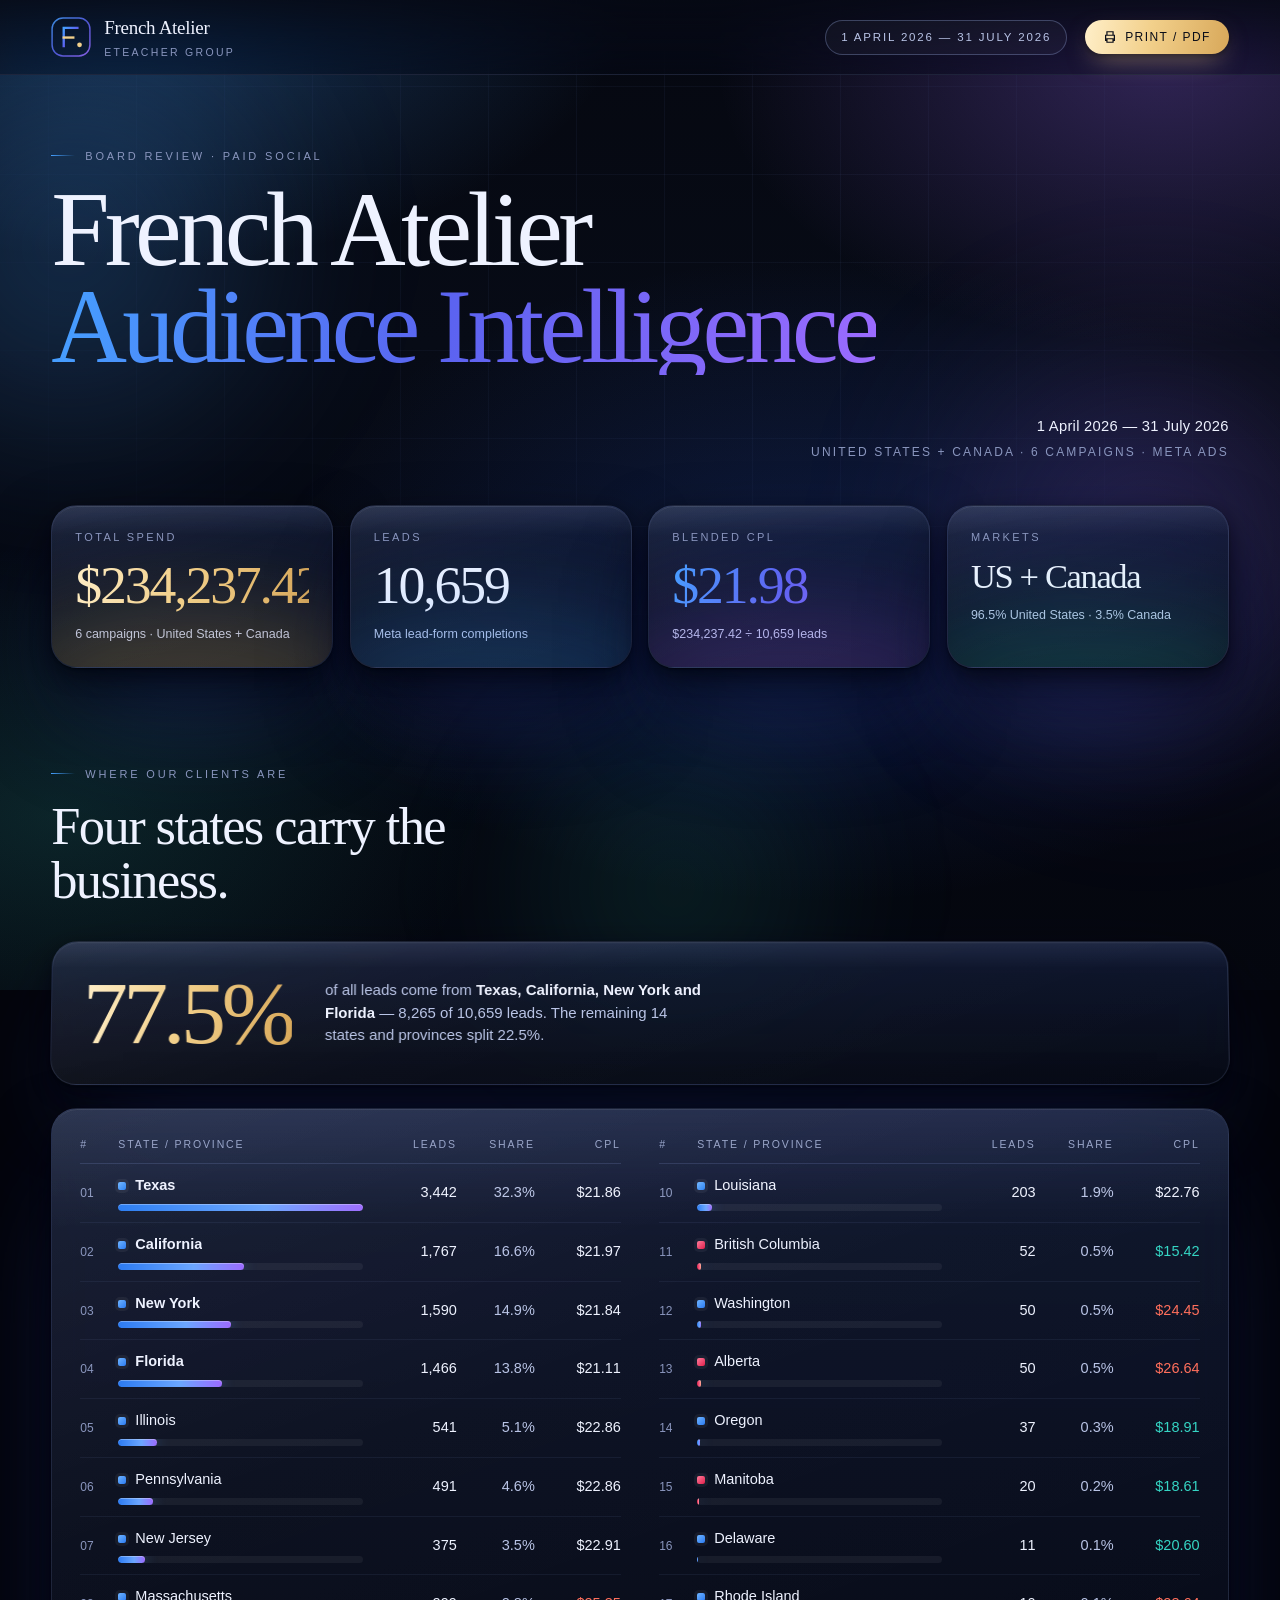
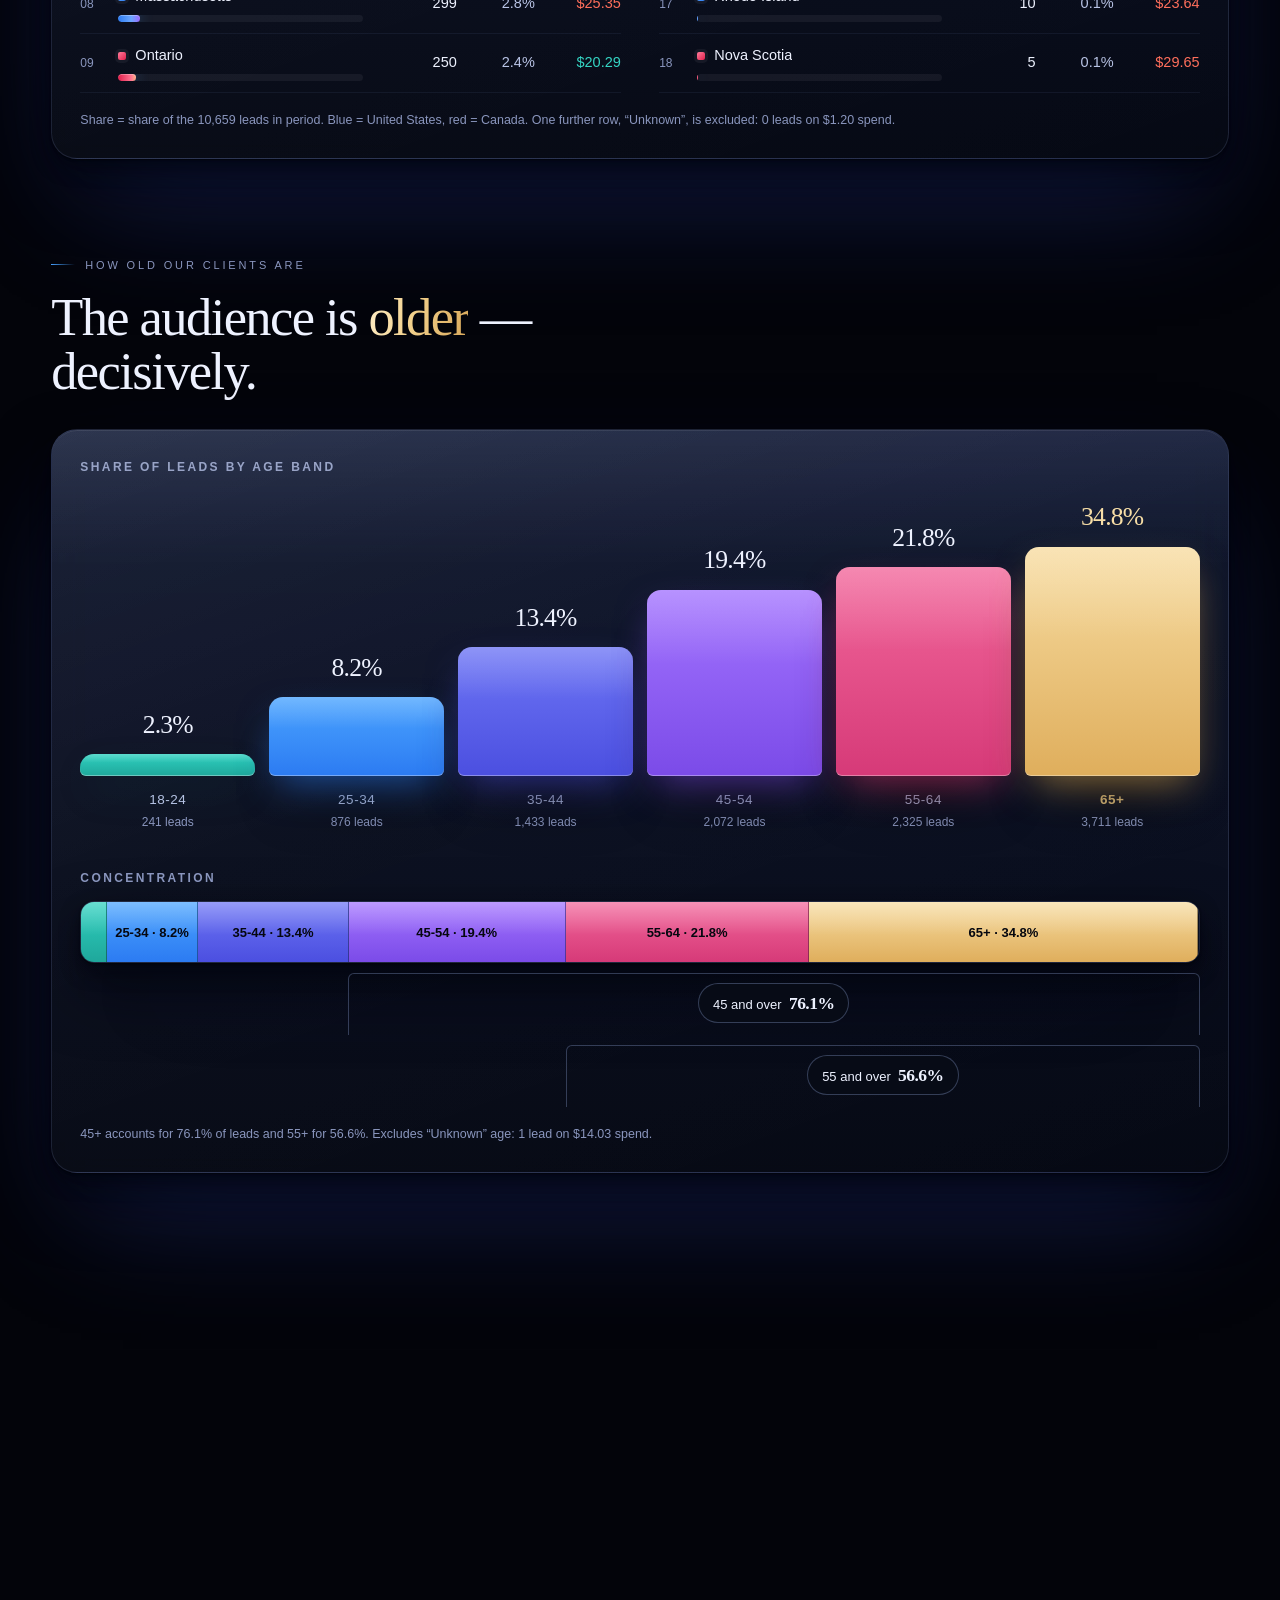
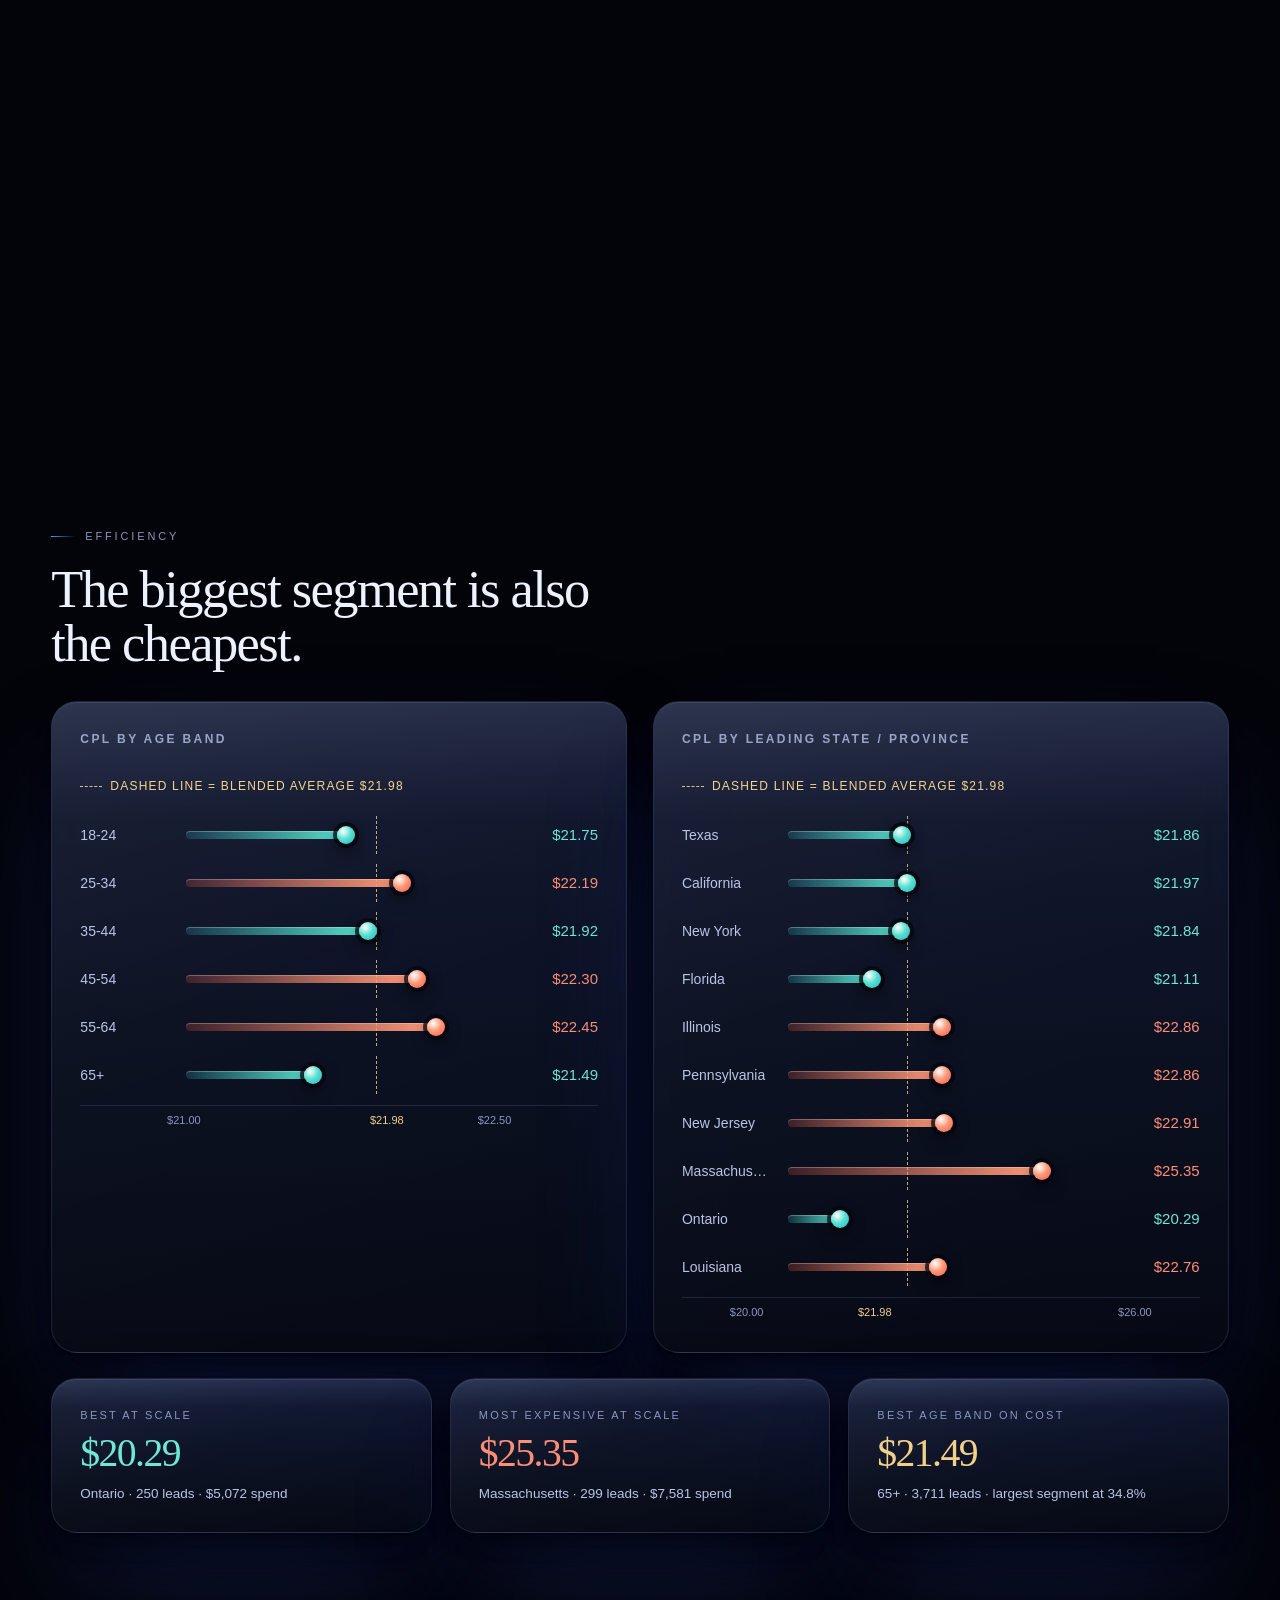
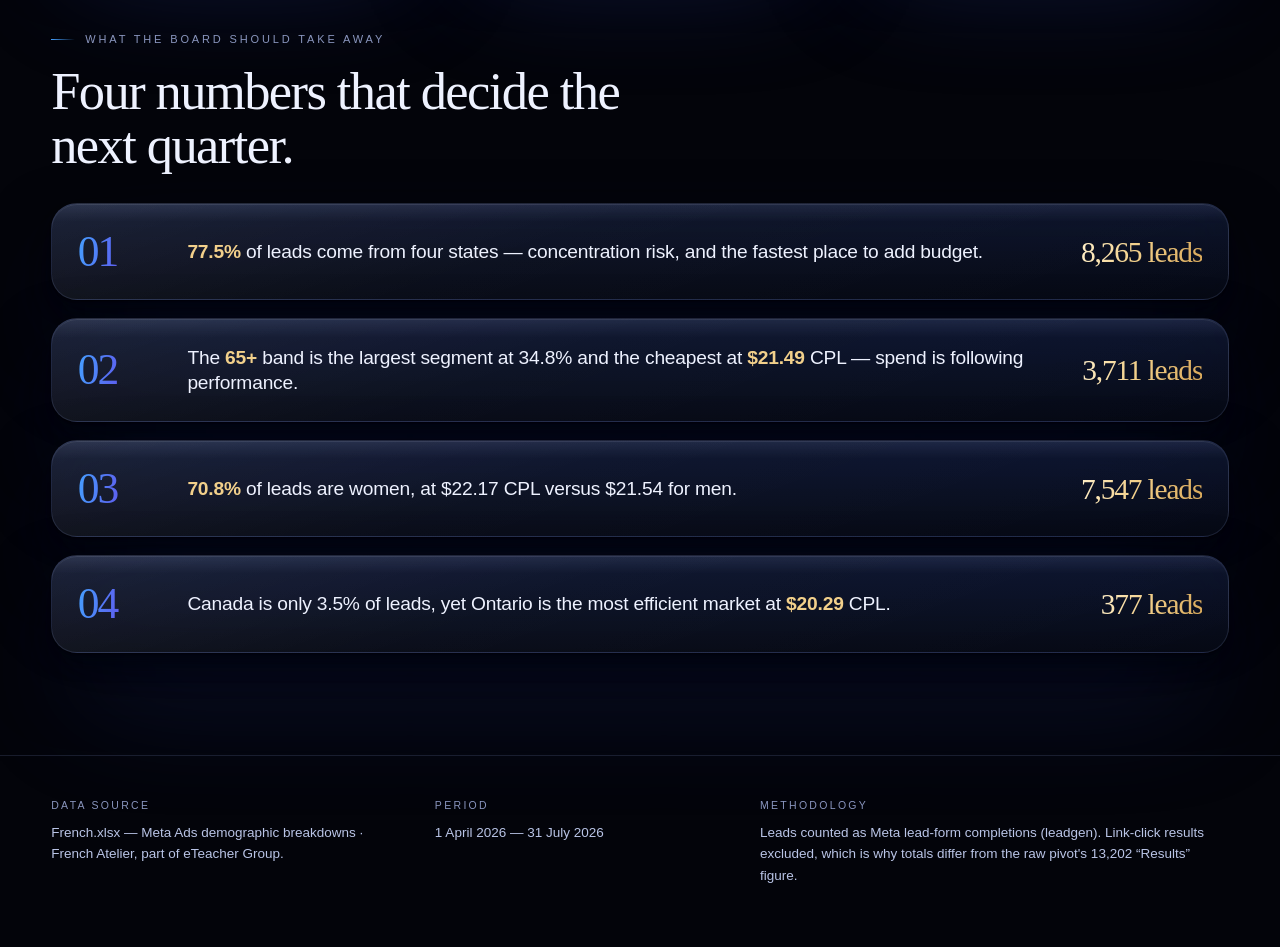
==== index.html @ 2d020ffc "French Atelier board dashboard" ====
<!DOCTYPE html>
<html lang="en">
<head>
<meta charset="utf-8" />
<meta name="viewport" content="width=device-width, initial-scale=1" />
<title>French Atelier — Audience Intelligence</title>
<meta name="description" content="French Atelier audience intelligence, 1 April – 31 July 2026. Meta Ads demographic breakdowns for the eTeacher Group board." />
<link rel="preconnect" href="https://api.fontshare.com" crossorigin />
<link rel="stylesheet" href="https://api.fontshare.com/v2/css?f%5B%5D=satoshi@400,500,700,900&f%5B%5D=bespoke-serif@400,500&display=swap" />
<link rel="stylesheet" href="styles.css" />
<link rel="icon" href="data:image/svg+xml,%3Csvg xmlns='http://www.w3.org/2000/svg' viewBox='0 0 32 32'%3E%3Crect width='32' height='32' rx='8' fill='%23070b16'/%3E%3Cpath d='M10 23V9h12M10 16h8' stroke='%2345A0FF' stroke-width='2.4' fill='none'/%3E%3C/svg%3E" />
<script id="fa-data" type="application/json">{"meta":{"brand":"French Atelier","parent":"eTeacher Group","from":"2026-04-01","to":"2026-07-31","spend":234237.42,"leads":10659,"cpl":21.98,"campaigns":6,"markets":"United States + Canada","source":"French.xlsx — Meta Ads demographic breakdowns","top4Share":77.5,"share45plus":76.1,"share55plus":56.6,"femaleShare":70.8,"bestCPL":{"k":"Ontario","cpl":20.29},"worstCPL":{"k":"Massachusetts","cpl":25.35},"bestAgeCPL":{"k":"65+","cpl":21.49}},"region":[{"k":"Texas","spend":75248.89,"leads":3442,"leadShare":32.29,"spendShare":32.13,"cpl":21.86,"country":"US"},{"k":"California","spend":38820.18,"leads":1767,"leadShare":16.58,"spendShare":16.57,"cpl":21.97,"country":"US"},{"k":"New York","spend":34722.16,"leads":1590,"leadShare":14.92,"spendShare":14.82,"cpl":21.84,"country":"US"},{"k":"Florida","spend":30952.49,"leads":1466,"leadShare":13.75,"spendShare":13.21,"cpl":21.11,"country":"US"},{"k":"Illinois","spend":12364.88,"leads":541,"leadShare":5.08,"spendShare":5.28,"cpl":22.86,"country":"US"},{"k":"Pennsylvania","spend":11222.39,"leads":491,"leadShare":4.61,"spendShare":4.79,"cpl":22.86,"country":"US"},{"k":"New Jersey","spend":8591.26,"leads":375,"leadShare":3.52,"spendShare":3.67,"cpl":22.91,"country":"US"},{"k":"Massachusetts","spend":7580.94,"leads":299,"leadShare":2.81,"spendShare":3.24,"cpl":25.35,"country":"US"},{"k":"Ontario","spend":5072.43,"leads":250,"leadShare":2.35,"spendShare":2.17,"cpl":20.29,"country":"CA"},{"k":"Louisiana","spend":4621.19,"leads":203,"leadShare":1.9,"spendShare":1.97,"cpl":22.76,"country":"US"},{"k":"British Columbia","spend":802.0,"leads":52,"leadShare":0.49,"spendShare":0.34,"cpl":15.42,"country":"CA"},{"k":"Washington","spend":1222.43,"leads":50,"leadShare":0.47,"spendShare":0.52,"cpl":24.45,"country":"US"},{"k":"Alberta","spend":1331.89,"leads":50,"leadShare":0.47,"spendShare":0.57,"cpl":26.64,"country":"CA"},{"k":"Oregon","spend":699.61,"leads":37,"leadShare":0.35,"spendShare":0.3,"cpl":18.91,"country":"US"},{"k":"Manitoba","spend":372.27,"leads":20,"leadShare":0.19,"spendShare":0.16,"cpl":18.61,"country":"CA"},{"k":"Delaware","spend":226.56,"leads":11,"leadShare":0.1,"spendShare":0.1,"cpl":20.6,"country":"US"},{"k":"Rhode Island","spend":236.38,"leads":10,"leadShare":0.09,"spendShare":0.1,"cpl":23.64,"country":"US"},{"k":"Nova Scotia","spend":148.27,"leads":5,"leadShare":0.05,"spendShare":0.06,"cpl":29.65,"country":"CA"},{"k":"Unknown","spend":1.2,"leads":0,"leadShare":0.0,"spendShare":0.0,"cpl":null,"country":"—"}],"age":[{"k":"18-24","spend":5241.49,"leads":241,"leadShare":2.26,"spendShare":2.24,"cpl":21.75,"country":"US"},{"k":"25-34","spend":19436.48,"leads":876,"leadShare":8.22,"spendShare":8.3,"cpl":22.19,"country":"US"},{"k":"35-44","spend":31412.74,"leads":1433,"leadShare":13.44,"spendShare":13.41,"cpl":21.92,"country":"US"},{"k":"45-54","spend":46205.98,"leads":2072,"leadShare":19.44,"spendShare":19.73,"cpl":22.3,"country":"US"},{"k":"55-64","spend":52188.77,"leads":2325,"leadShare":21.81,"spendShare":22.28,"cpl":22.45,"country":"US"},{"k":"65+","spend":79737.91,"leads":3711,"leadShare":34.82,"spendShare":34.04,"cpl":21.49,"country":"US"},{"k":"Unknown","spend":14.03,"leads":1,"leadShare":0.01,"spendShare":0.01,"cpl":14.03,"country":"—"}],"gender":[{"k":"female","spend":167330.5,"leads":7547,"leadShare":70.8,"spendShare":71.44,"cpl":22.17,"country":"US"},{"k":"male","spend":64049.88,"leads":2974,"leadShare":27.9,"spendShare":27.34,"cpl":21.54,"country":"US"},{"k":"unknown","spend":2857.02,"leads":138,"leadShare":1.29,"spendShare":1.22,"cpl":20.7,"country":"US"}]}</script>
</head>
<body>
<div class="field" aria-hidden="true"></div>
<div class="orb orb-a" data-par="0.06" aria-hidden="true"></div>
<div class="orb orb-b" data-par="-0.09" aria-hidden="true"></div>
<div class="orb orb-c" data-par="0.05" aria-hidden="true"></div>

<nav class="topbar">
  <div class="wrap">
    <div class="brandmark">
      <svg width="40" height="40" viewBox="0 0 44 44" role="img" aria-label="French Atelier logo">
        <defs>
          <linearGradient id="lg" x1="0" y1="0" x2="1" y2="1">
            <stop offset="0" stop-color="#45A0FF"/><stop offset=".5" stop-color="#5B63F0"/><stop offset="1" stop-color="#9C6BFF"/>
          </linearGradient>
        </defs>
        <rect x="1.2" y="1.2" width="41.6" height="41.6" rx="12" fill="none" stroke="url(#lg)" stroke-width="1.6" opacity=".85"/>
        <path d="M14 32V12h15" fill="none" stroke="url(#lg)" stroke-width="2.6" stroke-linecap="square"/>
        <path d="M14 22.6h10.5" fill="none" stroke="#F2D08B" stroke-width="2.6" stroke-linecap="square"/>
        <circle cx="31.4" cy="30.6" r="2.6" fill="#F2D08B"/>
      </svg>
      <div>
        <div class="bn">French Atelier</div>
        <div class="bs">eTeacher Group</div>
      </div>
    </div>
    <div class="spacer"></div>
    <div class="pill hide-sm" id="navPeriod"></div>
    <button class="printbtn" onclick="window.print()" aria-label="Print or save as PDF">
      <svg width="14" height="14" viewBox="0 0 16 16" fill="none" aria-hidden="true"><path d="M4.5 6V2h7v4M4.5 12H3V6h10v6h-1.5M4.5 10h7v4h-7z" stroke="currentColor" stroke-width="1.4"/></svg>
      Print / PDF
    </button>
  </div>
</nav>

<main>
  <!-- 1 · HERO -->
  <section class="hero" id="hero">
    <div class="wrap">
      <div class="hero-top rv">
        <div>
          <div class="eyebrow"><i></i>Board review · Paid social</div>
          <h1>French Atelier<span class="l2 grad-text">Audience Intelligence</span></h1>
        </div>
        <div class="hero-meta">
          <div class="period" id="heroPeriod"></div>
          <div class="sub" id="heroMarkets"></div>
        </div>
      </div>
      <div class="kpis" id="kpis"></div>
    </div>
  </section>

  <!-- 2 · GEOGRAPHY -->
  <section id="where">
    <div class="wrap">
      <div class="rv">
        <div class="eyebrow"><i></i>Where our clients are</div>
        <h2 class="sec">Four states carry the business.</h2>
      </div>
      <div class="card statband rv tilt">
        <div class="big gold-text" id="top4">—</div>
        <div class="copy" id="top4Copy"></div>
      </div>
      <div class="card card-pad rv" style="margin-top:clamp(18px,1.8vw,30px)">
        <div class="rank-grid" id="rankGrid"></div>
        <div class="foot-note" id="regionNote"></div>
      </div>
    </div>
  </section>

  <!-- 3 · AGE -->
  <section id="age">
    <div class="wrap">
      <div class="rv">
        <div class="eyebrow"><i></i>How old our clients are</div>
        <h2 class="sec">The audience is <span class="gold-text">older</span> — decisively.</h2>
      </div>
      <div class="card card-pad rv" style="margin-top:clamp(24px,2.4vw,40px)">
        <div class="card-title">Share of leads by age band</div>
        <div class="age-cols" id="ageCols"></div>
        <div class="concentration">
          <div class="card-title" style="margin-bottom:14px">Concentration</div>
          <div class="conc-bar" id="concBar"></div>
          <div class="brackets" id="brk45"></div>
          <div class="brackets" id="brk55"></div>
        </div>
        <div class="foot-note" id="ageNote"></div>
      </div>
    </div>
  </section>

  <!-- 4 · GENDER -->
  <section id="who">
    <div class="wrap">
      <div class="rv">
        <div class="eyebrow"><i></i>Who they are</div>
        <h2 class="sec">Seven in ten are women.</h2>
      </div>
      <div class="two-col rv" style="margin-top:clamp(24px,2.4vw,40px)">
        <div class="card card-pad">
          <div class="card-title">Leads by gender</div>
          <div class="donut-wrap">
            <svg class="donut" viewBox="0 0 200 200" id="donut" role="img" aria-label="Gender split of leads"></svg>
            <div class="legend" id="genderLegend"></div>
          </div>
        </div>
        <div class="card card-pad">
          <div class="card-title">Cost per lead by gender</div>
          <div class="mini-rows" id="genderCpl"></div>
          <div class="foot-note" id="genderNote"></div>
        </div>
      </div>
    </div>
  </section>

  <!-- 5 · EFFICIENCY -->
  <section id="efficiency">
    <div class="wrap">
      <div class="rv">
        <div class="eyebrow"><i></i>Efficiency</div>
        <h2 class="sec">The biggest segment is also the cheapest.</h2>
      </div>
      <div class="eff-grid rv" style="margin-top:clamp(24px,2.4vw,40px)">
        <div class="card card-pad">
          <div class="card-title">CPL by age band</div>
          <div class="reftag" id="refTagA"><i></i></div>
          <div class="lolli" id="cplAge"></div>
          <div class="eff-scale" id="scaleAge"></div>
        </div>
        <div class="card card-pad">
          <div class="card-title">CPL by leading state / province</div>
          <div class="reftag" id="refTagB"><i></i></div>
          <div class="lolli" id="cplRegion"></div>
          <div class="eff-scale" id="scaleRegion"></div>
        </div>
      </div>
      <div class="eff-callouts rv" id="effCallouts"></div>
    </div>
  </section>

  <!-- 6 · TAKEAWAYS -->
  <section id="board" class="brk-2">
    <div class="wrap">
      <div class="rv">
        <div class="eyebrow"><i></i>What the board should take away</div>
        <h2 class="sec">Four numbers that decide the next quarter.</h2>
      </div>
      <div class="take-list rv" id="takeaways" style="margin-top:clamp(24px,2.4vw,40px)"></div>
    </div>
  </section>
</main>

<footer>
  <div class="wrap">
    <div class="fgrid">
      <div>
        <div class="fk">Data source</div>
        <div class="fv" id="fSource"></div>
      </div>
      <div>
        <div class="fk">Period</div>
        <div class="fv" id="fPeriod"></div>
      </div>
      <div>
        <div class="fk">Methodology</div>
        <div class="fv">Leads counted as Meta lead-form completions (leadgen). Link-click results excluded, which is why totals differ from the raw pivot's 13,202 “Results” figure.</div>
      </div>
    </div>
  </div>
</footer>

<script src="app.js"></script>
</body>
</html>
---- styles.css ----
/* French Atelier — Audience Intelligence
   Board presentation microsite. Dark editorial, layered depth. */

:root {
  --ink-0: #03040a;
  --ink-1: #070b16;
  --ink-2: #0b1124;
  --ink-3: #101a38;
  --line: rgba(160, 185, 255, 0.14);
  --line-strong: rgba(170, 195, 255, 0.28);

  --azure: #45A0FF;
  --azure-2: #2C7BF2;
  --indigo: #5B63F0;
  --violet: #9C6BFF;
  --violet-2: #7B4BE8;
  --teal: #35D5C4;
  --gold: #F2D08B;
  --gold-2: #D8A85A;
  --coral: #FF6F5C;
  --rose: #F5476F;

  --text: #EEF2FF;
  --text-2: #B9C4E6;
  --text-3: #8A96BE;

  --grad-primary: linear-gradient(100deg, #45A0FF 0%, #5B63F0 48%, #9C6BFF 100%);
  --grad-gold: linear-gradient(100deg, #FFEFC9 0%, #F2D08B 45%, #D8A85A 100%);

  --r-lg: 26px;
  --r-md: 18px;
  --r-sm: 12px;

  --shadow-card:
    0 1px 0 rgba(255, 255, 255, 0.07) inset,
    0 1px 2px rgba(0, 0, 0, 0.5),
    0 8px 18px rgba(2, 4, 12, 0.55),
    0 28px 60px rgba(2, 4, 14, 0.6),
    0 60px 120px -30px rgba(60, 90, 220, 0.35);
  --shadow-lift:
    0 1px 0 rgba(255, 255, 255, 0.1) inset,
    0 2px 4px rgba(0, 0, 0, 0.5),
    0 16px 34px rgba(2, 4, 12, 0.6),
    0 48px 90px rgba(2, 4, 14, 0.65),
    0 90px 160px -40px rgba(90, 110, 255, 0.4);

  --font-display: "Bespoke Serif", "Playfair Display", Georgia, serif;
  --font-sans: "Satoshi", "Inter", -apple-system, BlinkMacSystemFont, "Segoe UI", sans-serif;
}

* { box-sizing: border-box; }

html { scroll-behavior: smooth; }

body {
  margin: 0;
  background: var(--ink-0);
  color: var(--text);
  font-family: var(--font-sans);
  font-size: 16px;
  line-height: 1.5;
  -webkit-font-smoothing: antialiased;
  overflow-x: hidden;
}

.num, .tnum {
  font-variant-numeric: tabular-nums lining-nums;
  font-feature-settings: "tnum" 1, "lnum" 1;
}

/* ---------- background light field ---------- */
.field {
  position: fixed;
  inset: -10% -10% -10% -10%;
  z-index: -2;
  pointer-events: none;
  background:
    radial-gradient(48% 38% at 18% 8%, rgba(69, 160, 255, 0.30), transparent 65%),
    radial-gradient(44% 40% at 84% 14%, rgba(156, 107, 255, 0.28), transparent 66%),
    radial-gradient(52% 44% at 62% 62%, rgba(43, 90, 220, 0.22), transparent 68%),
    radial-gradient(40% 36% at 12% 84%, rgba(53, 213, 196, 0.14), transparent 70%),
    linear-gradient(180deg, #05070f 0%, #070b16 40%, #04060e 100%);
}
.field::after {
  content: "";
  position: absolute;
  inset: 0;
  background-image:
    linear-gradient(rgba(140, 170, 255, 0.05) 1px, transparent 1px),
    linear-gradient(90deg, rgba(140, 170, 255, 0.05) 1px, transparent 1px);
  background-size: 88px 88px, 88px 88px;
  mask-image: radial-gradient(70% 60% at 50% 30%, #000 20%, transparent 80%);
  -webkit-mask-image: radial-gradient(70% 60% at 50% 30%, #000 20%, transparent 80%);
}
.orb {
  position: fixed;
  z-index: -1;
  border-radius: 50%;
  filter: blur(70px);
  opacity: 0.5;
  pointer-events: none;
  will-change: transform;
}
.orb-a { width: 520px; height: 520px; left: -140px; top: 4%;  background: radial-gradient(circle at 40% 40%, rgba(69,160,255,.55), transparent 62%); }
.orb-b { width: 620px; height: 620px; right: -180px; top: 26%; background: radial-gradient(circle at 50% 50%, rgba(156,107,255,.5), transparent 62%); }
.orb-c { width: 480px; height: 480px; left: 34%; top: 72%;    background: radial-gradient(circle at 50% 50%, rgba(53,213,196,.3), transparent 62%); }

/* ---------- shell ---------- */
.wrap { width: min(1560px, 92vw); margin: 0 auto; }

nav.topbar {
  position: sticky; top: 0; z-index: 60;
  backdrop-filter: blur(18px) saturate(140%);
  -webkit-backdrop-filter: blur(18px) saturate(140%);
  background: linear-gradient(180deg, rgba(6,9,20,.86), rgba(6,9,20,.42));
  border-bottom: 1px solid var(--line);
}
.topbar .wrap { display: flex; align-items: center; gap: 18px; padding: 14px 0; }
.brandmark { display: flex; align-items: center; gap: 13px; }
.brandmark svg { display: block; }
.brandmark .bn { font-family: var(--font-display); font-size: 19px; letter-spacing: -0.015em; }
.brandmark .bs {
  font-size: 10.5px; letter-spacing: .22em; text-transform: uppercase;
  color: var(--text-3); margin-top: 2px;
}
.spacer { flex: 1; }
.pill {
  font-size: 11.5px; letter-spacing: .16em; text-transform: uppercase;
  color: var(--text-2); border: 1px solid var(--line-strong);
  padding: 8px 15px; border-radius: 999px;
  background: rgba(255,255,255,.035);
}
button.printbtn {
  font-family: inherit; font-size: 12px; letter-spacing: .12em; text-transform: uppercase;
  color: #0a0d18; cursor: pointer; border: 0;
  padding: 10px 18px; border-radius: 999px;
  background: var(--grad-gold);
  box-shadow: 0 2px 6px rgba(0,0,0,.45), 0 10px 26px -8px rgba(242,208,139,.55);
  display: inline-flex; align-items: center; gap: 8px;
  transition: transform .25s cubic-bezier(.2,.8,.2,1), box-shadow .25s;
}
button.printbtn:hover { transform: translateY(-2px); box-shadow: 0 4px 10px rgba(0,0,0,.5), 0 18px 40px -10px rgba(242,208,139,.7); }

section { padding: clamp(64px, 7vw, 120px) 0 0; position: relative; }

/* ---------- section headers ---------- */
.eyebrow {
  display: inline-flex; align-items: center; gap: 10px;
  font-size: 11px; letter-spacing: .26em; text-transform: uppercase;
  color: var(--text-3); margin-bottom: 18px;
}
.eyebrow i {
  width: 24px; height: 1px; background: linear-gradient(90deg, var(--azure), transparent);
  display: block;
}
h1, h2, h3 { font-family: var(--font-display); font-weight: 500; letter-spacing: -0.03em; margin: 0; }
h2.sec {
  font-size: clamp(38px, 4.1vw, 68px);
  line-height: 1.02;
  max-width: 22ch;
}
.sec-lede {
  margin: 16px 0 0; max-width: 58ch; color: var(--text-2);
  font-size: clamp(15px, 1.05vw, 18px);
}
.grad-text {
  background: var(--grad-primary); -webkit-background-clip: text; background-clip: text;
  color: transparent;
}
.gold-text {
  background: var(--grad-gold); -webkit-background-clip: text; background-clip: text;
  color: transparent;
}

/* ---------- glass card ---------- */
.card {
  position: relative;
  border-radius: var(--r-lg);
  border: 1px solid var(--line);
  background:
    linear-gradient(160deg, rgba(255,255,255,.07), rgba(255,255,255,.018) 42%, rgba(255,255,255,0) 100%),
    linear-gradient(180deg, rgba(16,26,56,.72), rgba(7,11,22,.82));
  backdrop-filter: blur(22px) saturate(150%);
  -webkit-backdrop-filter: blur(22px) saturate(150%);
  box-shadow: var(--shadow-card);
  overflow: hidden;
}
.card::before {
  content: ""; position: absolute; inset: 0; border-radius: inherit; pointer-events: none;
  background: linear-gradient(180deg, rgba(255,255,255,.18), transparent 18%);
  mix-blend-mode: overlay;
}
.card::after {
  content: ""; position: absolute; left: 8%; right: 8%; bottom: -1px; height: 1px;
  background: linear-gradient(90deg, transparent, rgba(255,255,255,.22), transparent);
}
.card-pad { padding: clamp(22px, 2.2vw, 38px); }
.card-title {
  font-family: var(--font-sans); font-weight: 700;
  font-size: 12px; letter-spacing: .2em; text-transform: uppercase; color: var(--text-3);
  margin: 0 0 22px;
}

/* ---------- hero ---------- */
.hero { padding-top: clamp(48px, 5vw, 88px); }
.hero-top { display: flex; align-items: flex-end; gap: 40px; flex-wrap: wrap; }
.hero h1 {
  font-size: clamp(56px, 8.2vw, 148px);
  line-height: 0.92;
  letter-spacing: -0.045em;
}
.hero h1 .l2 { display: block; }
.hero-meta { margin-left: auto; text-align: right; }
.hero-meta .period {
  font-size: clamp(14px, 1.15vw, 19px); color: var(--text);
  letter-spacing: .02em;
}
.hero-meta .sub { font-size: 12px; letter-spacing: .18em; text-transform: uppercase; color: var(--text-3); margin-top: 6px; }

.kpis {
  margin-top: clamp(34px, 3.4vw, 56px);
  display: grid; grid-template-columns: repeat(4, 1fr); gap: clamp(14px, 1.3vw, 24px);
  perspective: 1600px;
}
.kpi { padding: clamp(20px, 1.8vw, 32px); transform-style: preserve-3d; }
.kpi .k-label {
  font-size: 11px; letter-spacing: .22em; text-transform: uppercase; color: var(--text-3);
}
.kpi .k-val {
  font-family: var(--font-display);
  font-size: clamp(38px, 4.2vw, 76px);
  line-height: 1.0; letter-spacing: -0.04em;
  margin-top: 14px;
}
.kpi .k-val.small { font-size: clamp(28px, 2.7vw, 48px); }
.kpi .k-foot { margin-top: 12px; font-size: 12.5px; color: var(--text-2); }
.kpi .glow {
  position: absolute; inset: auto -20% -60% -20%; height: 160px; border-radius: 50%;
  filter: blur(46px); opacity: .55; pointer-events: none;
}
.kpi:nth-child(1) .glow { background: rgba(242,208,139,.42); }
.kpi:nth-child(2) .glow { background: rgba(69,160,255,.45); }
.kpi:nth-child(3) .glow { background: rgba(156,107,255,.45); }
.kpi:nth-child(4) .glow { background: rgba(53,213,196,.35); }

/* ---------- headline stat band ---------- */
.statband {
  margin-top: 34px; display: grid; grid-template-columns: auto 1fr; gap: clamp(22px, 2.6vw, 46px);
  align-items: center; padding: clamp(24px, 2.4vw, 40px);
}
.statband .big {
  font-family: var(--font-display); font-size: clamp(58px, 7vw, 126px);
  line-height: .9; letter-spacing: -0.05em;
}
.statband .copy { font-size: clamp(15px, 1.15vw, 20px); color: var(--text-2); max-width: 46ch; }
.statband .copy b { color: var(--text); font-weight: 700; }

/* ---------- ranked bars ---------- */
.rank-grid { display: grid; grid-template-columns: 1fr 1fr; gap: 0 clamp(28px, 3vw, 60px); }
.rank-head {
  display: grid; grid-template-columns: 26px 1fr 82px 66px 74px;
  gap: 12px; align-items: center;
  font-size: 10.5px; letter-spacing: .18em; text-transform: uppercase; color: var(--text-3);
  padding: 0 0 10px; border-bottom: 1px solid var(--line);
}
.rrow {
  display: grid; grid-template-columns: 26px 1fr 82px 66px 74px;
  gap: 12px; align-items: center;
  padding: 11px 0; border-bottom: 1px solid rgba(160,185,255,.07);
  transition: background .25s;
}
.rrow:hover { background: rgba(120,160,255,.055); }
.rrow .rk { font-size: 12px; color: var(--text-3); }
.rrow .nm { display: flex; align-items: center; gap: 9px; min-width: 0; }
.rrow .nm span { white-space: nowrap; overflow: hidden; text-overflow: ellipsis; font-size: 14.5px; }
.flagdot {
  width: 8px; height: 8px; border-radius: 2px; flex: 0 0 auto;
  box-shadow: 0 0 0 3px rgba(255,255,255,.05);
}
.flagdot.us { background: linear-gradient(135deg, #6FB4FF, #2C7BF2); }
.flagdot.ca { background: linear-gradient(135deg, #FF7D9C, #E01F4B); }
.nmwrap { min-width: 0; }
.rank-col { min-width: 0; }
.rrow .track { height: 7px; border-radius: 99px; background: rgba(255,255,255,.055); margin-top: 7px; overflow: hidden; }
.rrow .fill {
  height: 100%; border-radius: 99px; width: 0;
  transition: width 1.15s cubic-bezier(.16,1,.3,1);
  box-shadow: 0 0 14px rgba(69,160,255,.45), 0 1px 0 rgba(255,255,255,.3) inset;
}
.rrow .fill.us { background: linear-gradient(90deg, #2C7BF2, #6BA6FF 60%, #9C6BFF); }
.rrow .fill.ca { background: linear-gradient(90deg, #E01F4B, #FF6F8E 70%, #FFB08A); }
.rrow .v { text-align: right; font-size: 14.5px; }
.rrow .v.dim { color: var(--text-2); }
.rrow .cpl { text-align: right; font-size: 14.5px; }
.cpl.hot { color: var(--coral); }
.cpl.cool { color: var(--teal); }
.top4 .nm span { font-weight: 700; }
.foot-note { margin-top: 18px; font-size: 12.5px; color: var(--text-3); }

/* ---------- age ---------- */
.age-cols {
  display: grid; grid-template-columns: repeat(6, 1fr); gap: clamp(10px, 1.1vw, 20px);
  align-items: end; height: clamp(280px, 26vw, 400px);
}
.agecol { display: flex; flex-direction: column; justify-content: flex-end; height: 100%; text-align: center; }
.agecol .pct {
  font-family: var(--font-display); font-size: clamp(20px, 2vw, 34px);
  letter-spacing: -.03em; margin-bottom: 10px;
}
.agecol .col {
  border-radius: 14px 14px 6px 6px; height: 0;
  transition: height 1.2s cubic-bezier(.16,1,.3,1);
  position: relative;
  box-shadow: 0 -1px 0 rgba(255,255,255,.35) inset, 0 14px 34px -8px rgba(60,90,220,.6), 0 40px 60px -30px rgba(0,0,0,.8);
}
.agecol .col::after {
  content: ""; position: absolute; inset: 0; border-radius: inherit;
  background: linear-gradient(180deg, rgba(255,255,255,.22), transparent 40%);
}
.agecol .lbl { margin-top: 14px; font-size: 13.5px; color: var(--text-2); letter-spacing: .04em; }
.agecol .leads { font-size: 12px; color: var(--text-3); margin-top: 3px; }
.agecol.hi .lbl { color: var(--gold); font-weight: 700; }

.concentration { margin-top: clamp(30px, 3vw, 52px); }
.conc-bar {
  display: flex; height: 62px; border-radius: 14px; overflow: hidden;
  box-shadow: var(--shadow-card);
  border: 1px solid var(--line);
}
.conc-seg {
  width: 0; transition: width 1.2s cubic-bezier(.16,1,.3,1);
  display: flex; align-items: center; justify-content: center;
  font-size: 13px; font-weight: 700; color: #05070f;
  position: relative; overflow: hidden;
  border-right: 1px solid rgba(3,4,10,.35);
}
.conc-seg span { position: relative; z-index: 2; white-space: nowrap; }
.conc-seg::after {
  content: ""; position: absolute; inset: 0;
  background: linear-gradient(180deg, rgba(255,255,255,.28), transparent 55%);
}
.conc-seg.faint { color: var(--text-2); }
.brackets { position: relative; height: 62px; margin-top: 10px; }
.bracket {
  position: absolute; top: 0; height: 100%;
  border-left: 1px solid var(--line-strong); border-right: 1px solid var(--line-strong);
  border-top: 1px solid var(--line-strong);
  border-radius: 6px 6px 0 0;
  display: flex; align-items: center; justify-content: center;
}
.bracket .bl {
  background: var(--ink-1); padding: 6px 14px; border-radius: 999px;
  border: 1px solid var(--line-strong);
  font-size: clamp(13px, 1vw, 17px); white-space: nowrap;
  transform: translateY(-2px);
}
.bracket .bl b { font-family: var(--font-display); font-size: 1.35em; letter-spacing: -.03em; }

/* ---------- gender ---------- */
.two-col { display: grid; grid-template-columns: 1.05fr 1fr; gap: clamp(20px, 2vw, 36px); align-items: stretch; }
.donut-wrap { display: flex; align-items: center; gap: clamp(20px, 2.4vw, 44px); flex-wrap: wrap; }
.donut { width: clamp(220px, 20vw, 320px); flex: 0 0 auto; filter: drop-shadow(0 30px 50px rgba(3,5,14,.8)); }
.legend { display: flex; flex-direction: column; gap: 14px; min-width: 0; }
.lg-item { display: grid; grid-template-columns: 12px 1fr; gap: 14px; align-items: start; }
.lg-swatch { width: 12px; height: 44px; border-radius: 6px; }
.lg-k { font-size: 13px; letter-spacing: .16em; text-transform: uppercase; color: var(--text-3); }
.lg-v { font-family: var(--font-display); font-size: clamp(28px, 2.6vw, 44px); letter-spacing: -.035em; line-height: 1.05; }
.lg-m { font-size: 13px; color: var(--text-2); margin-top: 2px; }

.mini-rows { display: flex; flex-direction: column; gap: 16px; }
.mini { display: grid; grid-template-columns: 1fr auto; gap: 8px 16px; align-items: center; }
.mini .mk { font-size: 13.5px; color: var(--text-2); letter-spacing: .04em; }
.mini .mv { font-family: var(--font-display); font-size: clamp(22px, 1.9vw, 32px); letter-spacing: -.03em; }
.mini .mt { grid-column: 1 / -1; height: 7px; border-radius: 99px; background: rgba(255,255,255,.06); overflow: hidden; }
.mini .mf { height: 100%; width: 0; border-radius: 99px; transition: width 1.15s cubic-bezier(.16,1,.3,1); }

/* ---------- efficiency ---------- */
.eff-grid { display: grid; grid-template-columns: 1fr 1fr; gap: clamp(20px, 2vw, 34px); }
.lolli { display: flex; flex-direction: column; gap: 4px; }
.lrow { display: grid; grid-template-columns: 92px 1fr 78px; gap: 14px; align-items: center; padding: 9px 0; }
.lrow .lk { font-size: 14px; color: var(--text-2); white-space: nowrap; overflow: hidden; text-overflow: ellipsis; }
.lrow .lt { position: relative; height: 26px; }
.lrow .lbar {
  position: absolute; top: 9px; height: 8px; border-radius: 99px; left: 0; width: 0;
  transition: width 1.1s cubic-bezier(.16,1,.3,1);
  box-shadow: 0 1px 0 rgba(255,255,255,.28) inset;
}
.lrow .ldot {
  position: absolute; top: 4px; width: 18px; height: 18px; border-radius: 50%;
  transform: translateX(-50%) scale(0); transition: transform .7s cubic-bezier(.16,1,.3,1) .35s;
  box-shadow: 0 0 0 4px rgba(3,5,14,.75), 0 6px 16px rgba(0,0,0,.7);
}
.lrow .lv { text-align: right; font-size: 15px; }
.refline {
  position: absolute; top: -6px; bottom: -6px; width: 0;
  border-left: 1px dashed rgba(242,208,139,.8);
}
.eff-scale { position: relative; height: 26px; margin-top: 8px; border-top: 1px solid var(--line); }
.eff-scale .tick { position: absolute; top: 6px; transform: translateX(-50%); font-size: 11px; color: var(--text-3); }
.reftag {
  display: inline-flex; align-items: center; gap: 8px; margin-bottom: 18px;
  font-size: 12px; letter-spacing: .1em; text-transform: uppercase; color: var(--gold);
}
.reftag i { width: 22px; height: 0; border-top: 1px dashed rgba(242,208,139,.9); display: block; }

.eff-callouts { display: grid; grid-template-columns: repeat(3, 1fr); gap: clamp(14px, 1.4vw, 24px); margin-top: clamp(20px, 2vw, 34px); }
.callout .co-k { font-size: 11px; letter-spacing: .2em; text-transform: uppercase; color: var(--text-3); }
.callout .co-v { font-family: var(--font-display); font-size: clamp(30px, 3.1vw, 54px); letter-spacing: -.04em; margin-top: 10px; line-height: 1; }
.callout .co-m { margin-top: 10px; font-size: 13.5px; color: var(--text-2); }

/* ---------- takeaways ---------- */
.take-list { display: grid; gap: clamp(14px, 1.4vw, 22px); }
.take {
  display: grid; grid-template-columns: 84px 1fr auto; gap: clamp(18px, 2vw, 38px); align-items: center;
  padding: clamp(20px, 2vw, 34px);
}
.take .tn {
  font-family: var(--font-display); font-size: clamp(34px, 3.4vw, 58px);
  letter-spacing: -.05em; line-height: 1; color: transparent;
  background: var(--grad-primary); -webkit-background-clip: text; background-clip: text;
}
.take .tt { font-size: clamp(17px, 1.5vw, 26px); letter-spacing: -.01em; line-height: 1.32; }
.take .tt b { color: var(--gold); font-weight: 700; }
.take .tt .warn { color: var(--coral); font-weight: 700; }
.take .tg {
  font-family: var(--font-display); font-size: clamp(24px, 2.3vw, 40px); letter-spacing: -.04em;
  white-space: nowrap; text-align: right;
}

/* ---------- footer ---------- */
footer {
  margin-top: clamp(72px, 8vw, 130px); padding: 42px 0 60px;
  border-top: 1px solid var(--line);
}
footer .fgrid { display: grid; grid-template-columns: 1.2fr 1fr 1.6fr; gap: 32px; }
footer .fk { font-size: 10.5px; letter-spacing: .22em; text-transform: uppercase; color: var(--text-3); margin-bottom: 8px; }
footer .fv { font-size: 13.5px; color: var(--text-2); line-height: 1.6; }

/* ---------- reveal ---------- */
.rv { opacity: 0; transform: translateY(30px) scale(.985); }
.rv-in {
  opacity: 1; transform: none;
  transition: opacity .9s cubic-bezier(.16,1,.3,1), transform 1s cubic-bezier(.16,1,.3,1);
}
.tilt { transform: perspective(1400px) rotateX(2.2deg); }

/* ---------- responsive ---------- */
@media (max-width: 1180px) {
  .kpis { grid-template-columns: repeat(2, 1fr); }
  .rank-grid { grid-template-columns: 1fr; }
  .two-col, .eff-grid { grid-template-columns: 1fr; }
  .age-cols { height: clamp(240px, 40vw, 320px); }
}
@media (max-width: 760px) {
  .hero-meta { margin-left: 0; text-align: left; }
  .kpis { grid-template-columns: 1fr 1fr; gap: 12px; }
  .statband { grid-template-columns: 1fr; }
  .rank-head, .rrow { grid-template-columns: 20px 1fr 62px 56px; }
  .rrow .cpl, .rank-head .cplh { display: none; }
  .rrow .bar { grid-column: 2 / 3; }
  .age-cols { gap: 6px; height: 220px; }
  .agecol .pct { font-size: 15px; }
  .agecol .lbl { font-size: 11px; }
  .agecol .leads { display: none; }
  .conc-bar { height: 46px; }
  .conc-seg { font-size: 10px; }
  .brackets, .brackets + .brackets { height: 50px; }
  .eff-callouts { grid-template-columns: 1fr; }
  .take { grid-template-columns: 44px 1fr; }
  .take .tg { grid-column: 2; text-align: left; }
  .lrow { grid-template-columns: 74px 1fr 66px; }
  footer .fgrid { grid-template-columns: 1fr; }
  .topbar .pill.hide-sm { display: none; }
}

@media (prefers-reduced-motion: reduce) {
  html { scroll-behavior: auto; }
  * { transition-duration: 0.001ms !important; animation-duration: 0.001ms !important; }
  .rv { opacity: 1; transform: none; }
}

/* ---------- print ---------- */
@media print {
  @page { size: A4 landscape; margin: 12mm; }
  html, body { background: #fff !important; color: #0a0d18 !important; }
  .field, .orb { display: none !important; }
  nav.topbar { position: static; background: none; border-bottom: 1px solid #ccd; backdrop-filter: none; }
  button.printbtn { display: none; }
  .wrap { width: 100%; }
  section { padding: 14px 0 0; break-inside: avoid; }
  .card {
    background: #fff !important; border: 1px solid #c9d2ea !important; box-shadow: none !important;
    backdrop-filter: none !important; break-inside: avoid;
  }
  .card::before, .card::after, .kpi .glow { display: none !important; }
  h1, h2, h3, .lg-v, .mini .mv, .callout .co-v, .take .tn, .take .tg, .statband .big, .kpi .k-val, .agecol .pct {
    color: #0a1230 !important; -webkit-text-fill-color: #0a1230 !important; background: none !important;
  }
  .grad-text, .gold-text { color: #23306a !important; -webkit-text-fill-color: #23306a !important; }
  .text, .sec-lede, .kpi .k-foot, .rrow .v.dim, .lg-m, .callout .co-m, footer .fv, .take .tt { color: #2a3352 !important; }
  .eyebrow, .card-title, .kpi .k-label, .lg-k, .foot-note, footer .fk, .agecol .leads, .rank-head { color: #56608a !important; }
  .rrow .nm span, .rrow .v, .rrow .cpl, .lrow .lk, .lrow .lv, .agecol .lbl, .mini .mk, .hero-meta .period, .hero-meta .sub, .pill { color: #14204a !important; }
  .take .tt b { color: #8a6a1e !important; }
  .rv { opacity: 1 !important; transform: none !important; }
  .tilt { transform: none !important; }
  .conc-seg { color: #05070f !important; }
  .bracket .bl { background: #fff; border-color: #c9d2ea; }
  .brk-2 { page-break-before: always; }
}
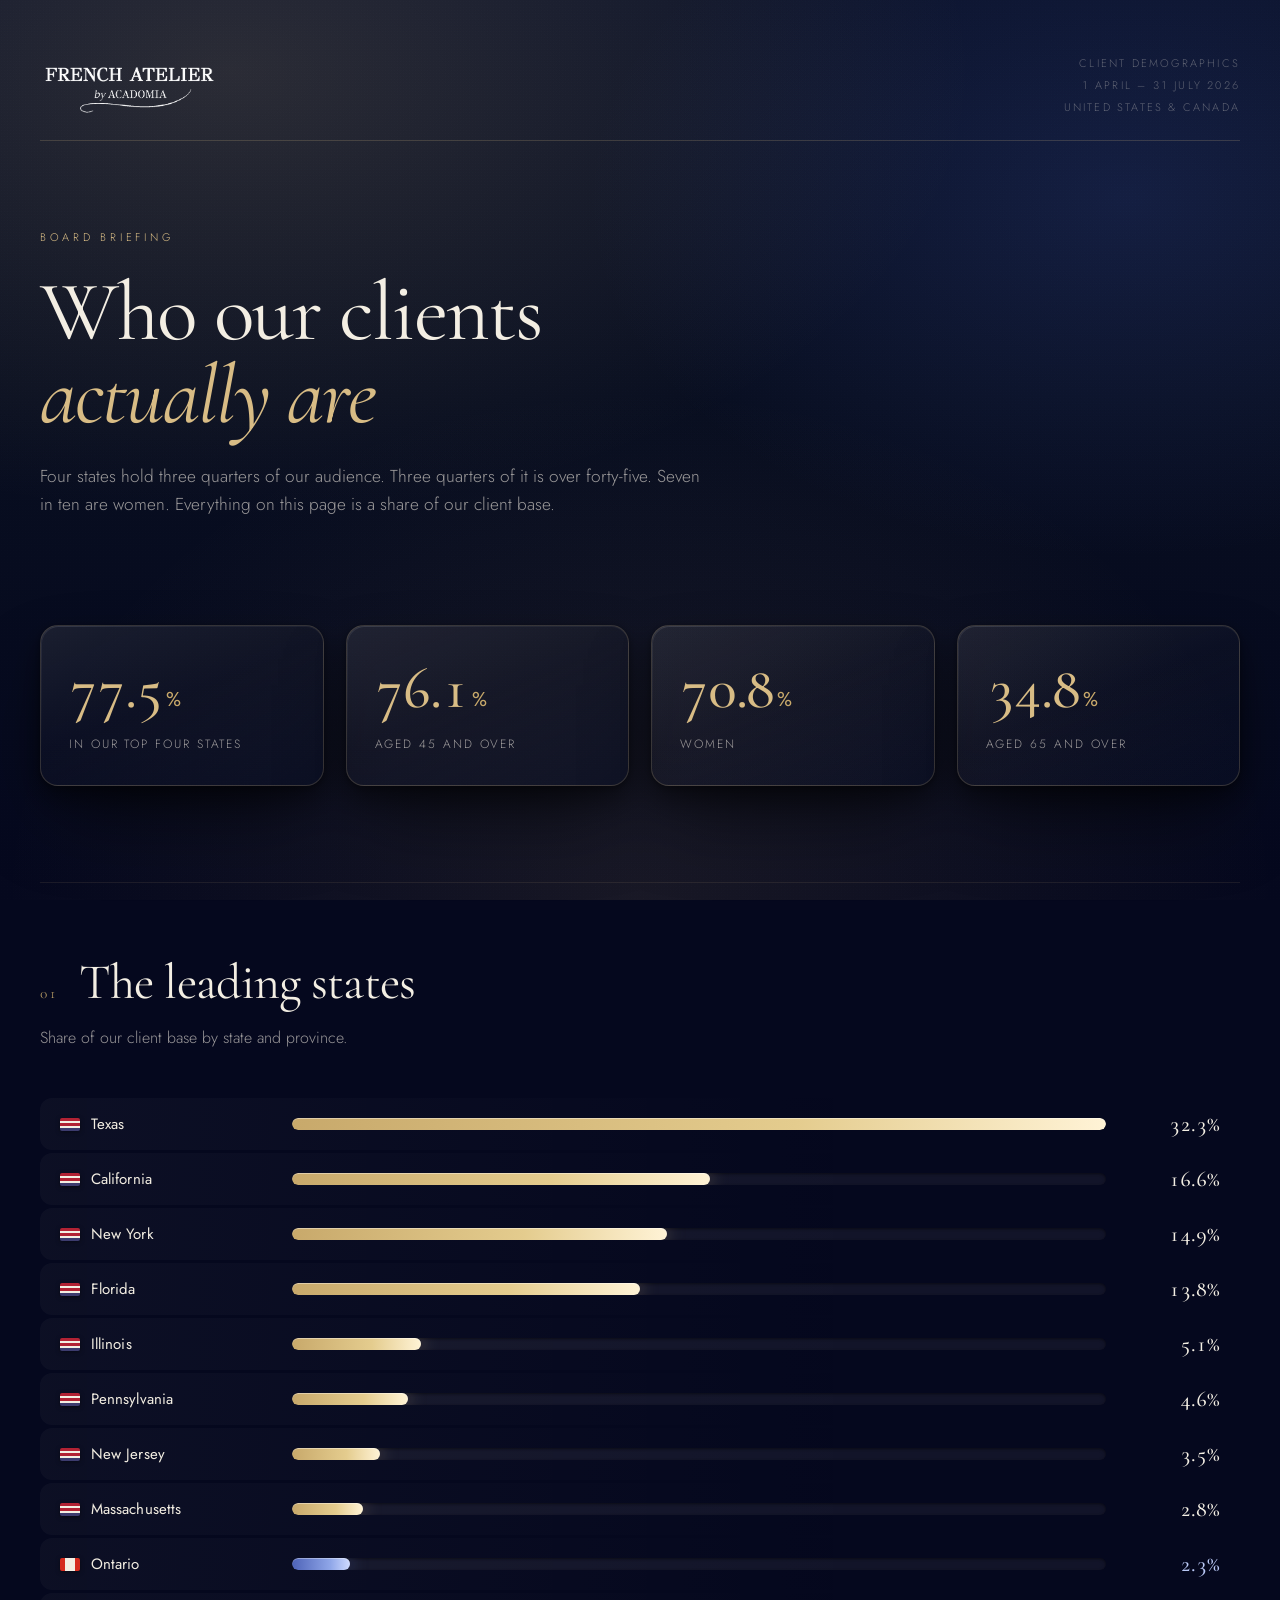
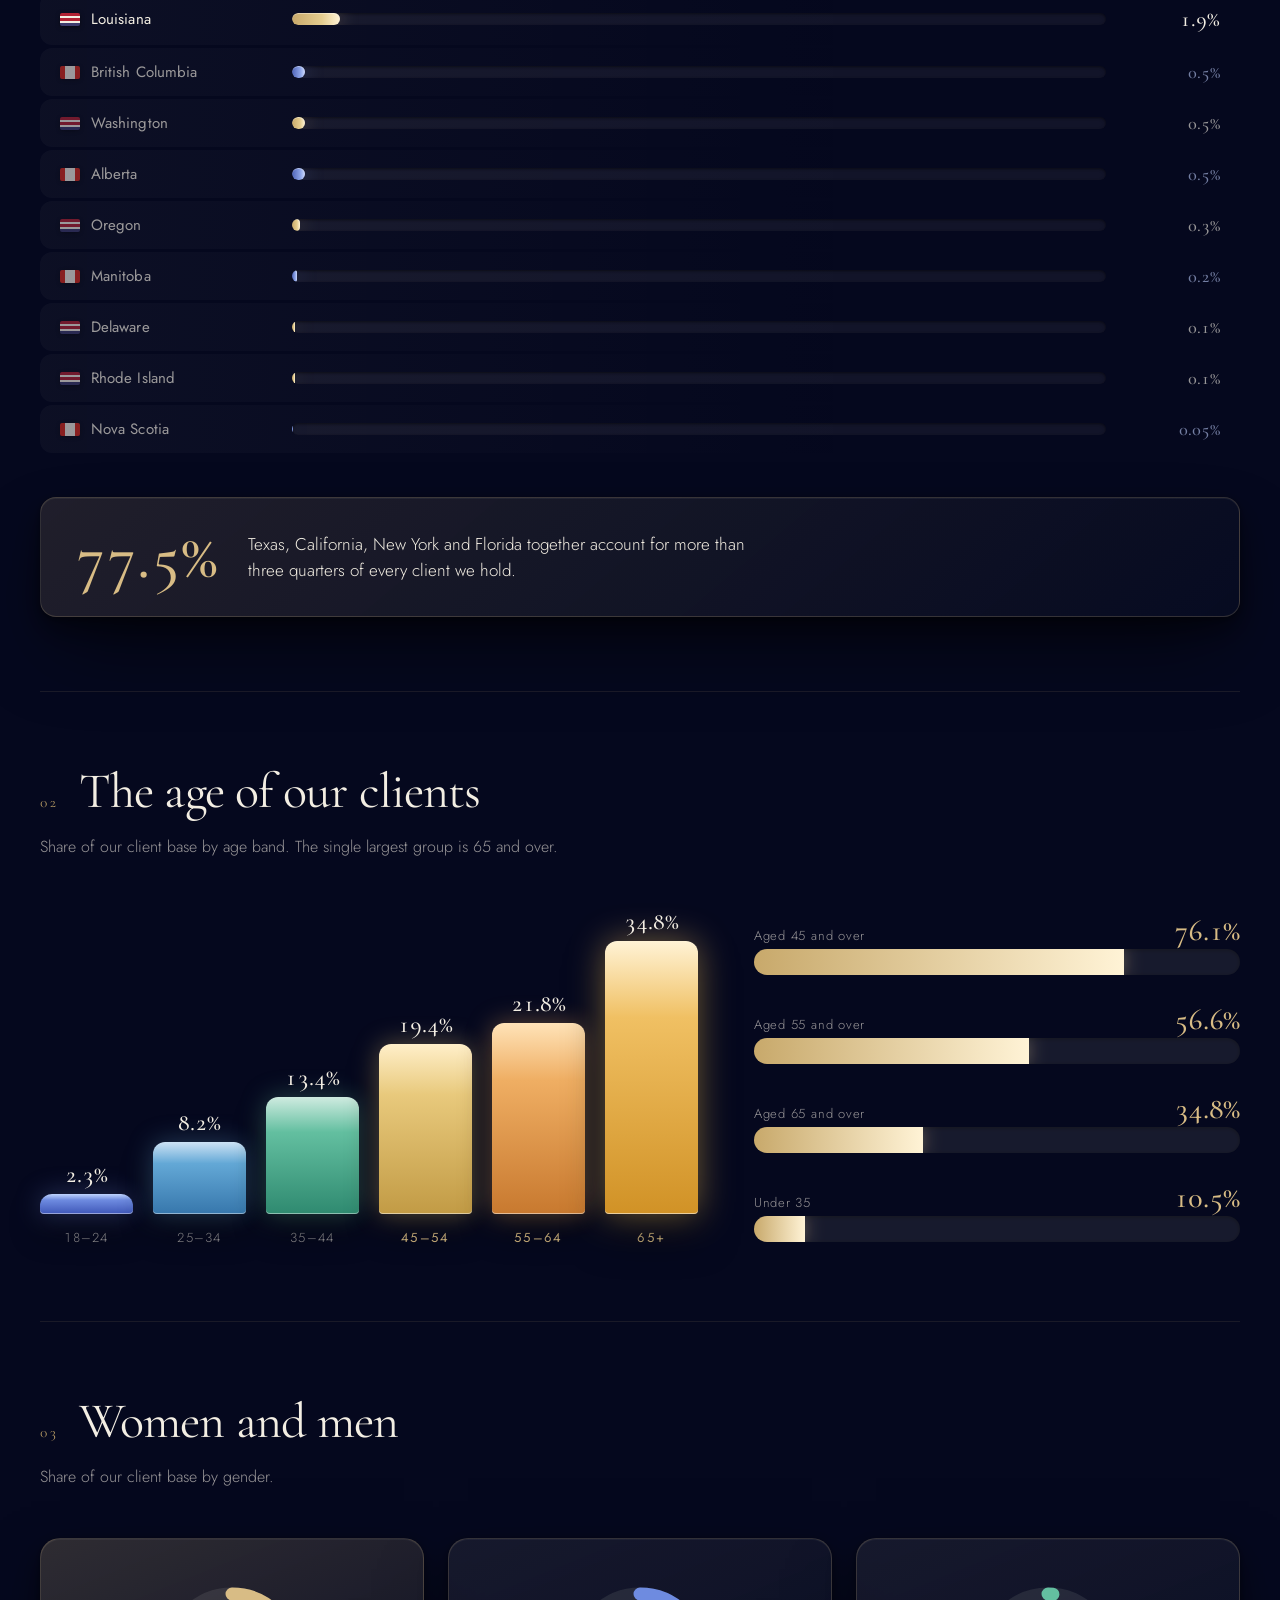
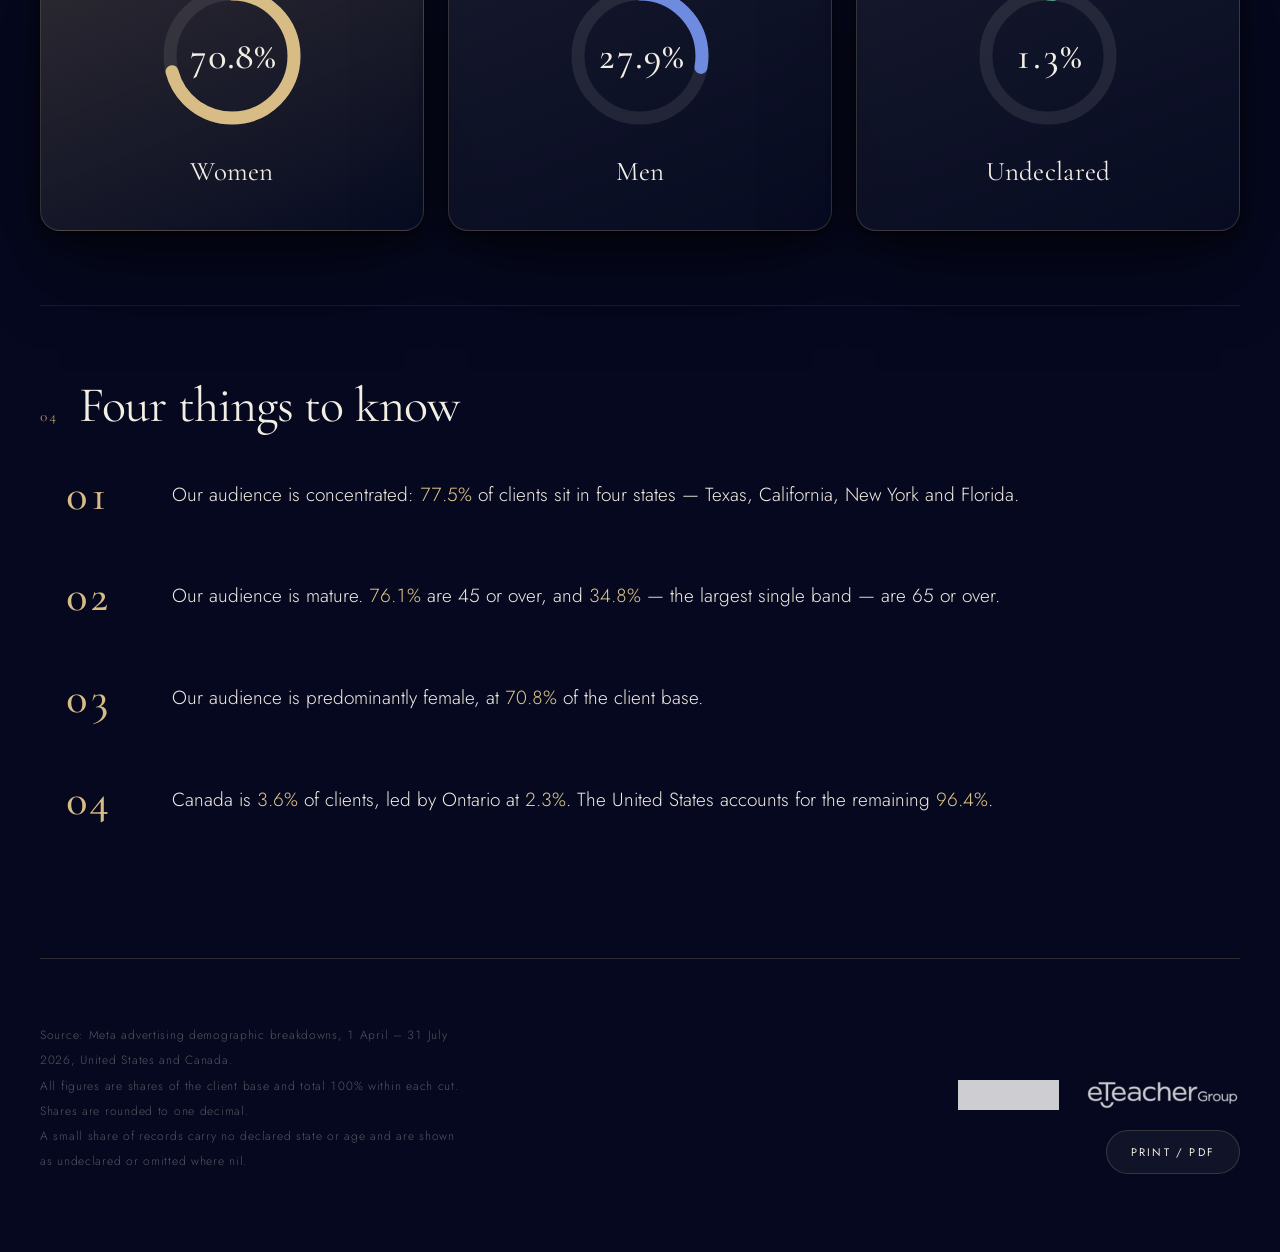
==== commit 0f962233: "The French Atelier — client demographics board briefing" ====
--- a/index.html
+++ b/index.html
@@ -1,187 +1,420 @@
 <!DOCTYPE html>
 <html lang="en">
 <head>
-<meta charset="utf-8" />
-<meta name="viewport" content="width=device-width, initial-scale=1" />
-<title>French Atelier — Audience Intelligence</title>
-<meta name="description" content="French Atelier audience intelligence, 1 April – 31 July 2026. Meta Ads demographic breakdowns for the eTeacher Group board." />
-<link rel="preconnect" href="https://api.fontshare.com" crossorigin />
-<link rel="stylesheet" href="https://api.fontshare.com/v2/css?f%5B%5D=satoshi@400,500,700,900&f%5B%5D=bespoke-serif@400,500&display=swap" />
-<link rel="stylesheet" href="styles.css" />
-<link rel="icon" href="data:image/svg+xml,%3Csvg xmlns='http://www.w3.org/2000/svg' viewBox='0 0 32 32'%3E%3Crect width='32' height='32' rx='8' fill='%23070b16'/%3E%3Cpath d='M10 23V9h12M10 16h8' stroke='%2345A0FF' stroke-width='2.4' fill='none'/%3E%3C/svg%3E" />
-<script id="fa-data" type="application/json">{"meta":{"brand":"French Atelier","parent":"eTeacher Group","from":"2026-04-01","to":"2026-07-31","spend":234237.42,"leads":10659,"cpl":21.98,"campaigns":6,"markets":"United States + Canada","source":"French.xlsx — Meta Ads demographic breakdowns","top4Share":77.5,"share45plus":76.1,"share55plus":56.6,"femaleShare":70.8,"bestCPL":{"k":"Ontario","cpl":20.29},"worstCPL":{"k":"Massachusetts","cpl":25.35},"bestAgeCPL":{"k":"65+","cpl":21.49}},"region":[{"k":"Texas","spend":75248.89,"leads":3442,"leadShare":32.29,"spendShare":32.13,"cpl":21.86,"country":"US"},{"k":"California","spend":38820.18,"leads":1767,"leadShare":16.58,"spendShare":16.57,"cpl":21.97,"country":"US"},{"k":"New York","spend":34722.16,"leads":1590,"leadShare":14.92,"spendShare":14.82,"cpl":21.84,"country":"US"},{"k":"Florida","spend":30952.49,"leads":1466,"leadShare":13.75,"spendShare":13.21,"cpl":21.11,"country":"US"},{"k":"Illinois","spend":12364.88,"leads":541,"leadShare":5.08,"spendShare":5.28,"cpl":22.86,"country":"US"},{"k":"Pennsylvania","spend":11222.39,"leads":491,"leadShare":4.61,"spendShare":4.79,"cpl":22.86,"country":"US"},{"k":"New Jersey","spend":8591.26,"leads":375,"leadShare":3.52,"spendShare":3.67,"cpl":22.91,"country":"US"},{"k":"Massachusetts","spend":7580.94,"leads":299,"leadShare":2.81,"spendShare":3.24,"cpl":25.35,"country":"US"},{"k":"Ontario","spend":5072.43,"leads":250,"leadShare":2.35,"spendShare":2.17,"cpl":20.29,"country":"CA"},{"k":"Louisiana","spend":4621.19,"leads":203,"leadShare":1.9,"spendShare":1.97,"cpl":22.76,"country":"US"},{"k":"British Columbia","spend":802.0,"leads":52,"leadShare":0.49,"spendShare":0.34,"cpl":15.42,"country":"CA"},{"k":"Washington","spend":1222.43,"leads":50,"leadShare":0.47,"spendShare":0.52,"cpl":24.45,"country":"US"},{"k":"Alberta","spend":1331.89,"leads":50,"leadShare":0.47,"spendShare":0.57,"cpl":26.64,"country":"CA"},{"k":"Oregon","spend":699.61,"leads":37,"leadShare":0.35,"spendShare":0.3,"cpl":18.91,"country":"US"},{"k":"Manitoba","spend":372.27,"leads":20,"leadShare":0.19,"spendShare":0.16,"cpl":18.61,"country":"CA"},{"k":"Delaware","spend":226.56,"leads":11,"leadShare":0.1,"spendShare":0.1,"cpl":20.6,"country":"US"},{"k":"Rhode Island","spend":236.38,"leads":10,"leadShare":0.09,"spendShare":0.1,"cpl":23.64,"country":"US"},{"k":"Nova Scotia","spend":148.27,"leads":5,"leadShare":0.05,"spendShare":0.06,"cpl":29.65,"country":"CA"},{"k":"Unknown","spend":1.2,"leads":0,"leadShare":0.0,"spendShare":0.0,"cpl":null,"country":"—"}],"age":[{"k":"18-24","spend":5241.49,"leads":241,"leadShare":2.26,"spendShare":2.24,"cpl":21.75,"country":"US"},{"k":"25-34","spend":19436.48,"leads":876,"leadShare":8.22,"spendShare":8.3,"cpl":22.19,"country":"US"},{"k":"35-44","spend":31412.74,"leads":1433,"leadShare":13.44,"spendShare":13.41,"cpl":21.92,"country":"US"},{"k":"45-54","spend":46205.98,"leads":2072,"leadShare":19.44,"spendShare":19.73,"cpl":22.3,"country":"US"},{"k":"55-64","spend":52188.77,"leads":2325,"leadShare":21.81,"spendShare":22.28,"cpl":22.45,"country":"US"},{"k":"65+","spend":79737.91,"leads":3711,"leadShare":34.82,"spendShare":34.04,"cpl":21.49,"country":"US"},{"k":"Unknown","spend":14.03,"leads":1,"leadShare":0.01,"spendShare":0.01,"cpl":14.03,"country":"—"}],"gender":[{"k":"female","spend":167330.5,"leads":7547,"leadShare":70.8,"spendShare":71.44,"cpl":22.17,"country":"US"},{"k":"male","spend":64049.88,"leads":2974,"leadShare":27.9,"spendShare":27.34,"cpl":21.54,"country":"US"},{"k":"unknown","spend":2857.02,"leads":138,"leadShare":1.29,"spendShare":1.22,"cpl":20.7,"country":"US"}]}</script>
+<meta charset="utf-8">
+<meta name="viewport" content="width=device-width,initial-scale=1">
+<title>The French Atelier — Client Demographics</title>
+<link rel="icon" type="image/svg+xml" href="assets/favicon.svg">
+<link rel="preconnect" href="https://fonts.googleapis.com">
+<link rel="preconnect" href="https://fonts.gstatic.com" crossorigin>
+<link href="https://fonts.googleapis.com/css2?family=Cormorant+Garamond:wght@300;400;500;600;700&family=Jost:wght@300;400;500;600&display=swap" rel="stylesheet">
+<style>
+:root{
+  --navy:#0A1128; --navy-2:#080E20; --navy-3:#05081E; --navy-4:#141A40;
+  --gold:#D8BC85; --gold-deep:#C8A96B; --gold-soft:#E4CC8E;
+  --cream:#F3EEE3; --cream-dim:rgba(243,238,227,.62); --cream-faint:rgba(243,238,227,.34);
+  --line:rgba(216,188,133,.20); --line-soft:rgba(216,188,133,.10);
+  --serif:'Cormorant Garamond',Georgia,serif;
+  --sans:'Jost',system-ui,-apple-system,sans-serif;
+  --shadow-lift:0 1px 0 rgba(255,255,255,.05) inset, 0 2px 6px rgba(0,0,0,.34), 0 12px 28px rgba(0,0,0,.42), 0 40px 80px -20px rgba(0,0,0,.60);
+  --shadow-deep:0 1px 0 rgba(255,255,255,.06) inset, 0 4px 12px rgba(0,0,0,.40), 0 24px 56px rgba(0,0,0,.50), 0 72px 120px -32px rgba(0,0,0,.72);
+}
+*{box-sizing:border-box;margin:0;padding:0}
+html{scroll-behavior:smooth}
+body{
+  background:var(--navy-3); color:var(--cream); font-family:var(--sans);
+  font-weight:300; -webkit-font-smoothing:antialiased; overflow-x:hidden;
+  font-variant-numeric:tabular-nums; font-feature-settings:"tnum" 1;
+}
+.field{position:fixed;inset:0;z-index:0;pointer-events:none}
+.field::before{content:"";position:absolute;inset:0;
+  background:
+   radial-gradient(1200px 720px at 18% 8%, rgba(216,188,133,.16), transparent 62%),
+   radial-gradient(900px 600px at 88% 22%, rgba(80,110,220,.16), transparent 60%),
+   radial-gradient(1000px 800px at 50% 100%, rgba(200,169,107,.10), transparent 64%),
+   linear-gradient(180deg,var(--navy) 0%, var(--navy-2) 44%, var(--navy-3) 100%);}
+.field::after{content:"";position:absolute;inset:0;opacity:.30;
+  background-image:radial-gradient(rgba(243,238,227,.16) 1px, transparent 1px);
+  background-size:3px 3px;mix-blend-mode:overlay}
+.wrap{position:relative;z-index:1;max-width:1280px;margin:0 auto;padding:0 40px}
+
+/* ---------- masthead ---------- */
+header.mast{padding:52px 0 0}
+.mast-row{display:flex;align-items:flex-end;justify-content:space-between;gap:28px;
+  border-bottom:1px solid var(--line);padding-bottom:22px}
+.mast-row img.logo{height:56px;width:auto;display:block}
+.mast-meta{text-align:right;font-size:11px;letter-spacing:.20em;text-transform:uppercase;color:var(--cream-faint);line-height:2}
+
+/* ---------- hero ---------- */
+.hero{padding:88px 0 40px;max-width:960px}
+.eyebrow{font-size:11px;letter-spacing:.34em;text-transform:uppercase;color:var(--gold);margin-bottom:26px}
+h1{font-family:var(--serif);font-weight:400;letter-spacing:-.022em;line-height:.98;
+  font-size:clamp(46px,6.6vw,104px)}
+h1 em{font-style:italic;color:var(--gold)}
+.lede{margin-top:26px;font-size:clamp(16px,1.35vw,20px);line-height:1.62;color:var(--cream-dim);max-width:66ch;font-weight:300}
+
+/* ---------- headline stat deck ---------- */
+.deck{display:grid;grid-template-columns:repeat(4,1fr);gap:22px;margin:66px 0 96px;perspective:1600px}
+.stat{position:relative;padding:34px 28px 30px;border-radius:18px;
+  background:linear-gradient(158deg, rgba(243,238,227,.085), rgba(243,238,227,.022) 46%, rgba(10,17,40,.42));
+  border:1px solid var(--line);box-shadow:var(--shadow-lift);
+  transform:translateZ(0) rotateX(.4deg);transition:transform .5s cubic-bezier(.2,.7,.2,1), box-shadow .5s}
+.stat:hover{transform:translateY(-8px) rotateX(0) scale(1.014);box-shadow:var(--shadow-deep)}
+.stat::before{content:"";position:absolute;inset:0;border-radius:18px;pointer-events:none;
+  background:linear-gradient(140deg, rgba(255,255,255,.16), transparent 34%);opacity:.5;
+  -webkit-mask:linear-gradient(#000,#000) content-box, linear-gradient(#000,#000);
+  -webkit-mask-composite:xor;mask-composite:exclude;padding:1px}
+.stat .n{font-family:var(--serif);font-weight:500;font-size:clamp(44px,4.6vw,68px);line-height:1;
+  color:var(--gold);letter-spacing:-.02em}
+.stat .n sup{font-size:.34em;top:-.05em;position:relative;vertical-align:baseline;color:var(--gold-deep);margin-left:3px;font-family:var(--sans);font-weight:400}
+.stat .l{margin-top:16px;font-size:12px;letter-spacing:.16em;text-transform:uppercase;color:var(--cream-dim);line-height:1.7}
+
+/* ---------- sections ---------- */
+section{padding:74px 0;border-top:1px solid var(--line-soft)}
+.sec-head{display:flex;align-items:baseline;gap:22px;margin-bottom:14px}
+.sec-num{font-family:var(--serif);font-size:15px;color:var(--gold-deep);letter-spacing:.1em}
+h2{font-family:var(--serif);font-weight:400;font-size:clamp(32px,3.9vw,58px);letter-spacing:-.018em;line-height:1.04}
+.sec-sub{margin:16px 0 48px;font-size:16px;line-height:1.6;color:var(--cream-dim);max-width:62ch}
+
+/* ---------- ranked bars ---------- */
+.rank{display:flex;flex-direction:column;gap:3px}
+.row{display:grid;grid-template-columns:210px 1fr 92px;align-items:center;gap:22px;
+  padding:13px 20px;border-radius:12px;transition:background .35s, transform .35s;
+  background:linear-gradient(90deg, rgba(243,238,227,.035), transparent 70%)}
+.row:hover{background:linear-gradient(90deg, rgba(216,188,133,.10), rgba(243,238,227,.02) 70%);transform:translateX(5px)}
+.row .name{font-size:15px;letter-spacing:.005em;display:flex;align-items:center;gap:11px;font-weight:400}
+.flag{width:20px;height:13px;border-radius:2px;flex:0 0 auto;box-shadow:0 1px 4px rgba(0,0,0,.5)}
+.flag.us{background:linear-gradient(180deg,#B22234 0 20%,#F3EEE3 20% 40%,#B22234 40% 60%,#F3EEE3 60% 80%,#3C3B6E 80% 100%)}
+.flag.ca{background:linear-gradient(90deg,#D52B1E 0 26%,#F3EEE3 26% 74%,#D52B1E 74% 100%)}
+.track{height:12px;border-radius:99px;background:rgba(243,238,227,.055);overflow:hidden;position:relative;
+  box-shadow:inset 0 1px 3px rgba(0,0,0,.5)}
+.fill{height:100%;width:0;border-radius:99px;transition:width 1.5s cubic-bezier(.2,.75,.15,1);
+  background:linear-gradient(90deg,var(--gold-deep),var(--gold-soft) 62%,#FFF3D6);
+  box-shadow:0 0 20px rgba(216,188,133,.42), 0 1px 0 rgba(255,255,255,.4) inset}
+.row.ca .fill{background:linear-gradient(90deg,#4E63B8,#8FA6E8 66%,#CFDBFF);box-shadow:0 0 20px rgba(120,150,235,.40), 0 1px 0 rgba(255,255,255,.35) inset}
+.pct{font-family:var(--serif);font-size:22px;font-weight:500;text-align:right;color:var(--cream)}
+.row.ca .pct{color:#B9C8F5}
+.tiny .name,.tiny .pct{opacity:.62}
+.tiny .pct{font-size:18px}
+
+.callout{margin-top:44px;padding:30px 34px;border-radius:16px;border:1px solid var(--line);
+  background:linear-gradient(140deg, rgba(216,188,133,.13), rgba(10,17,40,.34));box-shadow:var(--shadow-lift);
+  display:flex;align-items:center;gap:30px;flex-wrap:wrap}
+.callout .big{font-family:var(--serif);font-size:clamp(46px,5vw,72px);line-height:.9;color:var(--gold);font-weight:500}
+.callout .txt{font-size:17px;line-height:1.55;color:var(--cream);max-width:52ch;font-weight:300}
+
+/* ---------- age ---------- */
+.age-grid{display:grid;grid-template-columns:1.15fr .85fr;gap:56px;align-items:center}
+.cols{display:flex;align-items:flex-end;gap:20px;height:340px;padding-top:34px}
+.col{flex:1;display:flex;flex-direction:column;align-items:center;justify-content:flex-end;height:100%;gap:14px}
+.bar{width:100%;max-width:96px;border-radius:12px 12px 4px 4px;height:0;position:relative;
+  transition:height 1.5s cubic-bezier(.2,.75,.15,1);
+  background:linear-gradient(180deg,#FFF3D6,var(--gold-soft) 26%,var(--gold-deep) 100%);
+  box-shadow:0 0 28px rgba(216,188,133,.30), 0 -1px 0 rgba(255,255,255,.5) inset, 0 18px 34px rgba(0,0,0,.5)}
+.bar.c0{background:linear-gradient(180deg,#BFD4FF,#6E8BE0 30%,#3F57B8);box-shadow:0 0 26px rgba(110,139,224,.34),0 -1px 0 rgba(255,255,255,.45) inset,0 16px 32px rgba(0,0,0,.48)}
+.bar.c1{background:linear-gradient(180deg,#CDE3F5,#63A8D6 30%,#3777AC);box-shadow:0 0 26px rgba(99,168,214,.34),0 -1px 0 rgba(255,255,255,.45) inset,0 16px 32px rgba(0,0,0,.48)}
+.bar.c2{background:linear-gradient(180deg,#CFEBE0,#63BFA0 30%,#2F8A70);box-shadow:0 0 26px rgba(99,191,160,.34),0 -1px 0 rgba(255,255,255,.45) inset,0 16px 32px rgba(0,0,0,.48)}
+.bar.c3{background:linear-gradient(180deg,#FFEFC9,#E8C97C 30%,#C29B45);box-shadow:0 0 26px rgba(232,201,124,.38),0 -1px 0 rgba(255,255,255,.5) inset,0 16px 32px rgba(0,0,0,.48)}
+.bar.c4{background:linear-gradient(180deg,#FFE3B8,#EFAE63 30%,#C8792F);box-shadow:0 0 26px rgba(239,174,99,.38),0 -1px 0 rgba(255,255,255,.5) inset,0 16px 32px rgba(0,0,0,.48)}
+.bar.c5{background:linear-gradient(180deg,#FFF3D6,#F0C063 28%,#D19226);box-shadow:0 0 34px rgba(240,192,99,.46),0 -1px 0 rgba(255,255,255,.55) inset,0 20px 38px rgba(0,0,0,.52)}
+.bar .v{position:absolute;top:-34px;left:0;right:0;text-align:center;font-family:var(--serif);
+  font-size:24px;font-weight:500;color:var(--cream);white-space:nowrap}
+
+.col .lab{font-size:13px;letter-spacing:.1em;color:var(--cream-dim);white-space:nowrap}
+.col.hi .lab{color:var(--gold);font-weight:400}
+
+.stackwrap{display:flex;flex-direction:column;gap:26px}
+.stack{height:26px;border-radius:99px;overflow:hidden;display:flex;box-shadow:inset 0 1px 4px rgba(0,0,0,.55)}
+.seg{height:100%;width:0;transition:width 1.6s cubic-bezier(.2,.75,.15,1)}
+.seg.on{background:linear-gradient(90deg,var(--gold-deep),#FFF3D6);box-shadow:0 0 18px rgba(216,188,133,.4)}
+.seg.off{background:rgba(243,238,227,.08)}
+.stack-label{display:flex;justify-content:space-between;align-items:baseline;font-size:13px;color:var(--cream-dim);letter-spacing:.06em}
+.stack-label b{font-family:var(--serif);font-size:30px;font-weight:500;color:var(--gold);letter-spacing:-.01em}
+
+/* ---------- gender ---------- */
+.gen{display:grid;grid-template-columns:repeat(3,1fr);gap:24px;perspective:1400px}
+.gcard{position:relative;padding:42px 34px;border-radius:20px;text-align:center;
+  background:linear-gradient(158deg, rgba(243,238,227,.075), rgba(10,17,40,.40));
+  border:1px solid var(--line);box-shadow:var(--shadow-lift);
+  transition:transform .55s cubic-bezier(.2,.7,.2,1),box-shadow .55s}
+.gcard:hover{transform:translateY(-9px) scale(1.02);box-shadow:var(--shadow-deep)}
+.gcard.lead{background:linear-gradient(158deg, rgba(216,188,133,.20), rgba(10,17,40,.44))}
+.donut{width:150px;height:150px;margin:0 auto 24px;position:relative}
+.donut svg{transform:rotate(-90deg);display:block}
+.donut .ring{fill:none;stroke:rgba(243,238,227,.09);stroke-width:13}
+.donut .val{fill:none;stroke:var(--gold);stroke-width:13;stroke-linecap:round;
+  stroke-dasharray:0 999;transition:stroke-dasharray 1.7s cubic-bezier(.2,.75,.15,1)}
+.gcard.men .donut .val{stroke:#6E8BE0}
+.gcard.und .donut .val{stroke:#63BFA0}
+.donut .mid{position:absolute;inset:0;display:grid;place-items:center;font-family:var(--serif);
+  font-size:38px;font-weight:500;color:var(--cream)}
+.gcard h3{font-family:var(--serif);font-weight:400;font-size:27px;letter-spacing:.01em}
+
+/* ---------- takeaways ---------- */
+.take{display:grid;gap:2px}
+.take .t{display:grid;grid-template-columns:76px 1fr;gap:30px;align-items:start;
+  padding:30px 26px;border-radius:14px;transition:background .35s,transform .35s}
+.take .t:hover{background:rgba(216,188,133,.07);transform:translateX(5px)}
+.take .k{font-family:var(--serif);font-size:44px;line-height:.9;color:var(--gold);font-weight:500}
+.take .b{font-size:19px;line-height:1.5;color:var(--cream);font-weight:300;padding-top:5px}
+.take .b span{color:var(--gold-soft)}
+
+footer{padding:64px 0 78px;border-top:1px solid var(--line);margin-top:34px}
+.f-row{display:flex;justify-content:space-between;gap:40px;flex-wrap:wrap;align-items:flex-end}
+.f-row .fl{font-size:12px;line-height:2.1;color:var(--cream-faint);letter-spacing:.06em;max-width:60ch}
+.f-logos{display:flex;align-items:center;gap:26px;opacity:.8}
+.f-logos img{height:30px;width:auto}
+.btn{appearance:none;border:1px solid var(--line);background:rgba(243,238,227,.05);color:var(--cream);
+  font-family:var(--sans);font-size:11px;letter-spacing:.2em;text-transform:uppercase;
+  padding:13px 24px;border-radius:99px;cursor:pointer;transition:all .3s}
+.btn:hover{background:rgba(216,188,133,.16);border-color:var(--gold-deep)}
+
+.reveal{opacity:0;transform:translateY(30px);transition:opacity .95s cubic-bezier(.2,.7,.2,1),transform .95s cubic-bezier(.2,.7,.2,1)}
+.reveal.in{opacity:1;transform:none}
+
+@media (max-width:1080px){
+  .deck{grid-template-columns:repeat(2,1fr)}
+  .age-grid{grid-template-columns:1fr;gap:52px}
+  .row{grid-template-columns:160px 1fr 76px;gap:16px}
+}
+@media (max-width:720px){
+  .wrap{padding:0 22px}
+  .deck{grid-template-columns:1fr;gap:16px}
+  .gen{grid-template-columns:1fr}
+  .cols{height:260px;gap:9px}
+  .bar{max-width:100%;border-radius:8px 8px 3px 3px}
+  .bar .v{font-size:16px;top:-27px}
+  .col .lab{font-size:10px;letter-spacing:.02em}
+  .row{grid-template-columns:120px 1fr 62px;gap:12px;padding:11px 12px}
+  .row .name{font-size:13px;gap:8px}
+  .pct{font-size:18px}
+  .take .t{grid-template-columns:52px 1fr;gap:18px;padding:22px 14px}
+  .take .k{font-size:32px}
+  .take .b{font-size:16px}
+  .mast-row{flex-direction:column;align-items:flex-start;gap:18px}
+  .mast-meta{text-align:left}
+}
+@media (prefers-reduced-motion:reduce){
+  *{transition:none!important;animation:none!important}
+  .reveal{opacity:1;transform:none}
+}
+@media print{
+  .field{display:none}
+  body{background:#fff;color:#0A1128}
+  .btn{display:none}
+  section{break-inside:avoid;page-break-inside:avoid;border-top:1px solid #ccc}
+  h1,h2,.stat .n,.pct,.take .k,.callout .big,.stack-label b,.bar .v,.donut .mid{color:#0A1128!important}
+  .stat,.gcard,.callout{box-shadow:none;border:1px solid #ddd;background:#fbf9f4}
+  .lede,.sec-sub,.col .lab,.f-row .fl{color:#444}
+  .mast-row img.logo{filter:invert(1) brightness(.2)}
+}
+</style>
 </head>
 <body>
-<div class="field" aria-hidden="true"></div>
-<div class="orb orb-a" data-par="0.06" aria-hidden="true"></div>
-<div class="orb orb-b" data-par="-0.09" aria-hidden="true"></div>
-<div class="orb orb-c" data-par="0.05" aria-hidden="true"></div>
-
-<nav class="topbar">
-  <div class="wrap">
-    <div class="brandmark">
-      <svg width="40" height="40" viewBox="0 0 44 44" role="img" aria-label="French Atelier logo">
-        <defs>
-          <linearGradient id="lg" x1="0" y1="0" x2="1" y2="1">
-            <stop offset="0" stop-color="#45A0FF"/><stop offset=".5" stop-color="#5B63F0"/><stop offset="1" stop-color="#9C6BFF"/>
-          </linearGradient>
-        </defs>
-        <rect x="1.2" y="1.2" width="41.6" height="41.6" rx="12" fill="none" stroke="url(#lg)" stroke-width="1.6" opacity=".85"/>
-        <path d="M14 32V12h15" fill="none" stroke="url(#lg)" stroke-width="2.6" stroke-linecap="square"/>
-        <path d="M14 22.6h10.5" fill="none" stroke="#F2D08B" stroke-width="2.6" stroke-linecap="square"/>
-        <circle cx="31.4" cy="30.6" r="2.6" fill="#F2D08B"/>
-      </svg>
-      <div>
-        <div class="bn">French Atelier</div>
-        <div class="bs">eTeacher Group</div>
-      </div>
-    </div>
-    <div class="spacer"></div>
-    <div class="pill hide-sm" id="navPeriod"></div>
-    <button class="printbtn" onclick="window.print()" aria-label="Print or save as PDF">
-      <svg width="14" height="14" viewBox="0 0 16 16" fill="none" aria-hidden="true"><path d="M4.5 6V2h7v4M4.5 12H3V6h10v6h-1.5M4.5 10h7v4h-7z" stroke="currentColor" stroke-width="1.4"/></svg>
-      Print / PDF
-    </button>
+<div class="field"></div>
+
+<div class="wrap">
+
+  <header class="mast">
+    <div class="mast-row">
+      <img class="logo" src="assets/logo-white.png" alt="The French Atelier by Acadomia">
+      <div class="mast-meta">
+        Client demographics<br>
+        1 April – 31 July 2026<br>
+        United States &amp; Canada
+      </div>
+    </div>
+  </header>
+
+  <div class="hero">
+    <div class="eyebrow reveal">Board briefing</div>
+    <h1 class="reveal">Who our clients<br><em>actually are</em></h1>
+    <p class="lede reveal">Four states hold three quarters of our audience. Three quarters of it is over forty-five. Seven in ten are women. Everything on this page is a share of our client base.</p>
   </div>
-</nav>
-
-<main>
-  <!-- 1 · HERO -->
-  <section class="hero" id="hero">
-    <div class="wrap">
-      <div class="hero-top rv">
+
+  <div class="deck">
+    <div class="stat reveal"><div class="n" data-cu="77.5" data-dec="1">0<sup>%</sup></div><div class="l">In our top four states</div></div>
+    <div class="stat reveal"><div class="n" data-cu="76.1" data-dec="1">0<sup>%</sup></div><div class="l">Aged 45 and over</div></div>
+    <div class="stat reveal"><div class="n" data-cu="70.8" data-dec="1">0<sup>%</sup></div><div class="l">Women</div></div>
+    <div class="stat reveal"><div class="n" data-cu="34.8" data-dec="1">0<sup>%</sup></div><div class="l">Aged 65 and over</div></div>
+  </div>
+
+  <!-- 01 GEOGRAPHY -->
+  <section id="geo">
+    <div class="sec-head reveal"><span class="sec-num">01</span><h2>The leading states</h2></div>
+    <p class="sec-sub reveal">Share of our client base by state and province.</p>
+    <div class="rank" id="rank"></div>
+    <div class="callout reveal">
+      <div class="big">77.5%</div>
+      <div class="txt">Texas, California, New York and Florida together account for more than three quarters of every client we hold.</div>
+    </div>
+  </section>
+
+  <!-- 02 AGE -->
+  <section id="age">
+    <div class="sec-head reveal"><span class="sec-num">02</span><h2>The age of our clients</h2></div>
+    <p class="sec-sub reveal">Share of our client base by age band. The single largest group is 65 and over.</p>
+    <div class="age-grid">
+      <div class="cols" id="cols"></div>
+      <div class="stackwrap reveal">
         <div>
-          <div class="eyebrow"><i></i>Board review · Paid social</div>
-          <h1>French Atelier<span class="l2 grad-text">Audience Intelligence</span></h1>
-        </div>
-        <div class="hero-meta">
-          <div class="period" id="heroPeriod"></div>
-          <div class="sub" id="heroMarkets"></div>
-        </div>
-      </div>
-      <div class="kpis" id="kpis"></div>
+          <div class="stack-label"><span>Aged 45 and over</span><b>76.1%</b></div>
+          <div class="stack"><div class="seg on" data-w="76.1"></div><div class="seg off" data-w="23.9"></div></div>
+        </div>
+        <div>
+          <div class="stack-label"><span>Aged 55 and over</span><b>56.6%</b></div>
+          <div class="stack"><div class="seg on" data-w="56.6"></div><div class="seg off" data-w="43.4"></div></div>
+        </div>
+        <div>
+          <div class="stack-label"><span>Aged 65 and over</span><b>34.8%</b></div>
+          <div class="stack"><div class="seg on" data-w="34.8"></div><div class="seg off" data-w="65.2"></div></div>
+        </div>
+        <div>
+          <div class="stack-label"><span>Under 35</span><b>10.5%</b></div>
+          <div class="stack"><div class="seg on" data-w="10.5"></div><div class="seg off" data-w="89.5"></div></div>
+        </div>
+      </div>
     </div>
   </section>
 
-  <!-- 2 · GEOGRAPHY -->
-  <section id="where">
-    <div class="wrap">
-      <div class="rv">
-        <div class="eyebrow"><i></i>Where our clients are</div>
-        <h2 class="sec">Four states carry the business.</h2>
-      </div>
-      <div class="card statband rv tilt">
-        <div class="big gold-text" id="top4">—</div>
-        <div class="copy" id="top4Copy"></div>
-      </div>
-      <div class="card card-pad rv" style="margin-top:clamp(18px,1.8vw,30px)">
-        <div class="rank-grid" id="rankGrid"></div>
-        <div class="foot-note" id="regionNote"></div>
+  <!-- 03 GENDER -->
+  <section id="gender">
+    <div class="sec-head reveal"><span class="sec-num">03</span><h2>Women and men</h2></div>
+    <p class="sec-sub reveal">Share of our client base by gender.</p>
+    <div class="gen">
+      <div class="gcard lead reveal">
+        <div class="donut">
+          <svg viewBox="0 0 150 150" width="150" height="150"><circle class="ring" cx="75" cy="75" r="62"/><circle class="val" cx="75" cy="75" r="62" data-pct="70.8"/></svg>
+          <div class="mid" data-cu="70.8" data-dec="1" data-suffix="%">0%</div>
+        </div>
+        <h3>Women</h3>
+      </div>
+      <div class="gcard men reveal">
+        <div class="donut">
+          <svg viewBox="0 0 150 150" width="150" height="150"><circle class="ring" cx="75" cy="75" r="62"/><circle class="val" cx="75" cy="75" r="62" data-pct="27.9"/></svg>
+          <div class="mid" data-cu="27.9" data-dec="1" data-suffix="%">0%</div>
+        </div>
+        <h3>Men</h3>
+      </div>
+      <div class="gcard und reveal">
+        <div class="donut">
+          <svg viewBox="0 0 150 150" width="150" height="150"><circle class="ring" cx="75" cy="75" r="62"/><circle class="val" cx="75" cy="75" r="62" data-pct="1.3"/></svg>
+          <div class="mid" data-cu="1.3" data-dec="1" data-suffix="%">0%</div>
+        </div>
+        <h3>Undeclared</h3>
       </div>
     </div>
   </section>
 
-  <!-- 3 · AGE -->
-  <section id="age">
-    <div class="wrap">
-      <div class="rv">
-        <div class="eyebrow"><i></i>How old our clients are</div>
-        <h2 class="sec">The audience is <span class="gold-text">older</span> — decisively.</h2>
-      </div>
-      <div class="card card-pad rv" style="margin-top:clamp(24px,2.4vw,40px)">
-        <div class="card-title">Share of leads by age band</div>
-        <div class="age-cols" id="ageCols"></div>
-        <div class="concentration">
-          <div class="card-title" style="margin-bottom:14px">Concentration</div>
-          <div class="conc-bar" id="concBar"></div>
-          <div class="brackets" id="brk45"></div>
-          <div class="brackets" id="brk55"></div>
-        </div>
-        <div class="foot-note" id="ageNote"></div>
-      </div>
+  <!-- 04 TAKEAWAYS -->
+  <section id="take">
+    <div class="sec-head reveal"><span class="sec-num">04</span><h2>Four things to know</h2></div>
+    <div class="take">
+      <div class="t reveal"><div class="k">01</div><div class="b">Our audience is concentrated: <span>77.5%</span> of clients sit in four states — Texas, California, New York and Florida.</div></div>
+      <div class="t reveal"><div class="k">02</div><div class="b">Our audience is mature. <span>76.1%</span> are 45 or over, and <span>34.8%</span> — the largest single band — are 65 or over.</div></div>
+      <div class="t reveal"><div class="k">03</div><div class="b">Our audience is predominantly female, at <span>70.8%</span> of the client base.</div></div>
+      <div class="t reveal"><div class="k">04</div><div class="b">Canada is <span>3.6%</span> of clients, led by Ontario at <span>2.3%</span>. The United States accounts for the remaining <span>96.4%</span>.</div></div>
     </div>
   </section>
 
-  <!-- 4 · GENDER -->
-  <section id="who">
-    <div class="wrap">
-      <div class="rv">
-        <div class="eyebrow"><i></i>Who they are</div>
-        <h2 class="sec">Seven in ten are women.</h2>
-      </div>
-      <div class="two-col rv" style="margin-top:clamp(24px,2.4vw,40px)">
-        <div class="card card-pad">
-          <div class="card-title">Leads by gender</div>
-          <div class="donut-wrap">
-            <svg class="donut" viewBox="0 0 200 200" id="donut" role="img" aria-label="Gender split of leads"></svg>
-            <div class="legend" id="genderLegend"></div>
-          </div>
-        </div>
-        <div class="card card-pad">
-          <div class="card-title">Cost per lead by gender</div>
-          <div class="mini-rows" id="genderCpl"></div>
-          <div class="foot-note" id="genderNote"></div>
-        </div>
-      </div>
-    </div>
-  </section>
-
-  <!-- 5 · EFFICIENCY -->
-  <section id="efficiency">
-    <div class="wrap">
-      <div class="rv">
-        <div class="eyebrow"><i></i>Efficiency</div>
-        <h2 class="sec">The biggest segment is also the cheapest.</h2>
-      </div>
-      <div class="eff-grid rv" style="margin-top:clamp(24px,2.4vw,40px)">
-        <div class="card card-pad">
-          <div class="card-title">CPL by age band</div>
-          <div class="reftag" id="refTagA"><i></i></div>
-          <div class="lolli" id="cplAge"></div>
-          <div class="eff-scale" id="scaleAge"></div>
-        </div>
-        <div class="card card-pad">
-          <div class="card-title">CPL by leading state / province</div>
-          <div class="reftag" id="refTagB"><i></i></div>
-          <div class="lolli" id="cplRegion"></div>
-          <div class="eff-scale" id="scaleRegion"></div>
-        </div>
-      </div>
-      <div class="eff-callouts rv" id="effCallouts"></div>
-    </div>
-  </section>
-
-  <!-- 6 · TAKEAWAYS -->
-  <section id="board" class="brk-2">
-    <div class="wrap">
-      <div class="rv">
-        <div class="eyebrow"><i></i>What the board should take away</div>
-        <h2 class="sec">Four numbers that decide the next quarter.</h2>
-      </div>
-      <div class="take-list rv" id="takeaways" style="margin-top:clamp(24px,2.4vw,40px)"></div>
-    </div>
-  </section>
-</main>
-
-<footer>
-  <div class="wrap">
-    <div class="fgrid">
-      <div>
-        <div class="fk">Data source</div>
-        <div class="fv" id="fSource"></div>
-      </div>
-      <div>
-        <div class="fk">Period</div>
-        <div class="fv" id="fPeriod"></div>
-      </div>
-      <div>
-        <div class="fk">Methodology</div>
-        <div class="fv">Leads counted as Meta lead-form completions (leadgen). Link-click results excluded, which is why totals differ from the raw pivot's 13,202 “Results” figure.</div>
-      </div>
-    </div>
-  </div>
-</footer>
-
-<script src="app.js"></script>
+  <footer>
+    <div class="f-row">
+      <div class="fl">
+        Source: Meta advertising demographic breakdowns, 1 April – 31 July 2026, United States and Canada.<br>
+        All figures are shares of the client base and total 100% within each cut. Shares are rounded to one decimal.<br>
+        A small share of records carry no declared state or age and are shown as undeclared or omitted where nil.
+      </div>
+      <div style="display:flex;flex-direction:column;gap:20px;align-items:flex-end">
+        <div class="f-logos">
+          <img src="assets/acadomia-blue.png" alt="Acadomia" style="filter:brightness(0) invert(1)">
+          <img src="assets/eteacher-group.png" alt="eTeacher Group" style="filter:brightness(0) invert(1)">
+        </div>
+        <button class="btn" onclick="window.print()">Print / PDF</button>
+      </div>
+    </div>
+  </footer>
+</div>
+
+<script>
+const REGION=[
+ {k:"Texas",v:32.3,c:"us"},{k:"California",v:16.6,c:"us"},{k:"New York",v:14.9,c:"us"},
+ {k:"Florida",v:13.8,c:"us"},{k:"Illinois",v:5.1,c:"us"},{k:"Pennsylvania",v:4.6,c:"us"},
+ {k:"New Jersey",v:3.5,c:"us"},{k:"Massachusetts",v:2.8,c:"us"},{k:"Ontario",v:2.3,c:"ca"},
+ {k:"Louisiana",v:1.9,c:"us"},{k:"British Columbia",v:0.5,c:"ca"},{k:"Washington",v:0.5,c:"us"},
+ {k:"Alberta",v:0.5,c:"ca"},{k:"Oregon",v:0.3,c:"us"},{k:"Manitoba",v:0.2,c:"ca"},
+ {k:"Delaware",v:0.1,c:"us"},{k:"Rhode Island",v:0.1,c:"us"},{k:"Nova Scotia",v:0.05,c:"ca"}];
+const AGE=[{k:"18–24",v:2.3},{k:"25–34",v:8.2},{k:"35–44",v:13.4},{k:"45–54",v:19.4},{k:"55–64",v:21.8},{k:"65+",v:34.8}];
+
+const MAXR=REGION[0].v, MAXA=Math.max(...AGE.map(a=>a.v));
+const rank=document.getElementById('rank');
+REGION.forEach((r,i)=>{
+  const d=document.createElement('div');
+  d.className='row reveal'+(r.c==='ca'?' ca':'')+(r.v<1?' tiny':'');
+  d.style.transitionDelay=(Math.min(i,12)*32)+'ms';
+  d.innerHTML='<div class="name"><span class="flag '+r.c+'"></span>'+r.k+'</div>'+
+    '<div class="track"><div class="fill" data-w="'+(r.v/MAXR*100)+'"></div></div>'+
+    '<div class="pct">'+(r.v<0.1?r.v.toFixed(2):r.v.toFixed(1))+'%</div>';
+  rank.appendChild(d);
+});
+const cols=document.getElementById('cols');
+AGE.forEach((a,i)=>{
+  const hi=a.v>=19;
+  const d=document.createElement('div');
+  d.className='col reveal'+(hi?' hi':'');
+  d.style.transitionDelay=(i*60)+'ms';
+  d.innerHTML='<div class="bar c'+i+'" data-h="'+(a.v/MAXA*100)+'"><span class="v">'+a.v.toFixed(1)+'%</span></div><div class="lab">'+a.k+'</div>';
+  cols.appendChild(d);
+});
+
+function countUp(el){
+  const t=parseFloat(el.dataset.cu), dec=parseInt(el.dataset.dec||0), sfx=el.dataset.suffix||'';
+  const hasSup=el.querySelector('sup')!==null, dur=850, t0=performance.now();
+  if(el.dataset.done) return; el.dataset.done=1;
+  function step(now){
+    const p=Math.min(1,(now-t0)/dur), e=1-Math.pow(1-p,3), val=(t*e).toFixed(dec);
+    el.innerHTML = hasSup ? val+'<sup>%</sup>' : val+sfx;
+    if(p<1) requestAnimationFrame(step);
+    else el.innerHTML = hasSup ? t.toFixed(dec)+'<sup>%</sup>' : t.toFixed(dec)+sfx;
+  }
+  requestAnimationFrame(step);
+}
+function settleAll(){
+  document.querySelectorAll('[data-cu]').forEach(el=>{
+    const t=parseFloat(el.dataset.cu),dec=parseInt(el.dataset.dec||0),sfx=el.dataset.suffix||'';
+    el.dataset.done=1;
+    el.innerHTML = el.querySelector('sup')||el.closest('.stat') ? t.toFixed(dec)+'<sup>%</sup>' : t.toFixed(dec)+sfx;
+  });
+  document.querySelectorAll('.fill[data-w],.seg[data-w]').forEach(f=>f.style.width=f.dataset.w+'%');
+  document.querySelectorAll('.bar[data-h]').forEach(b=>b.style.height=b.dataset.h+'%');
+  document.querySelectorAll('.val[data-pct]').forEach(c=>{const l=R*parseFloat(c.dataset.pct)/100;c.style.strokeDasharray=l+' '+(R-l)});
+  document.querySelectorAll('.reveal').forEach(el=>el.classList.add('in'));
+}
+window.addEventListener('beforeprint',settleAll);
+setTimeout(settleAll,1400);
+window.addEventListener('load',()=>setTimeout(settleAll,1400));
+if(location.search.indexOf('static')>-1){document.documentElement.style.setProperty('--noanim','1');
+  const s=document.createElement('style');s.textContent='*{transition:none!important}';document.head.appendChild(s);
+  requestAnimationFrame(()=>requestAnimationFrame(settleAll));}
+const R=2*Math.PI*62;
+const io=new IntersectionObserver(es=>{
+  es.forEach(e=>{
+    if(!e.isIntersecting) return;
+    const el=e.target; el.classList.add('in');
+    el.querySelectorAll('[data-cu]').forEach(countUp);
+    if(el.dataset && el.dataset.cu) countUp(el);
+    el.querySelectorAll('.fill[data-w],.seg[data-w]').forEach(f=>{setTimeout(()=>f.style.width=f.dataset.w+'%',60)});
+    el.querySelectorAll('.bar[data-h]').forEach(b=>{setTimeout(()=>b.style.height=b.dataset.h+'%',60)});
+    el.querySelectorAll('.val[data-pct]').forEach(c=>{
+      setTimeout(()=>{const l=R*parseFloat(c.dataset.pct)/100;c.style.strokeDasharray=l+' '+(R-l)},60)});
+    io.unobserve(el);
+  });
+},{threshold:.18,rootMargin:'0px 0px -8% 0px'});
+document.querySelectorAll('.reveal').forEach(el=>io.observe(el));
+document.querySelectorAll('.stackwrap .seg,.stack-label').forEach(()=>{});
+new IntersectionObserver(es=>{es.forEach(e=>{if(e.isIntersecting){
+  e.target.querySelectorAll('.seg[data-w]').forEach(s=>setTimeout(()=>s.style.width=s.dataset.w+'%',80));
+  e.target.querySelectorAll('b').forEach(()=>{});}})},{threshold:.3})
+  .observe(document.querySelector('.stackwrap'));
+</script>
 </body>
 </html>
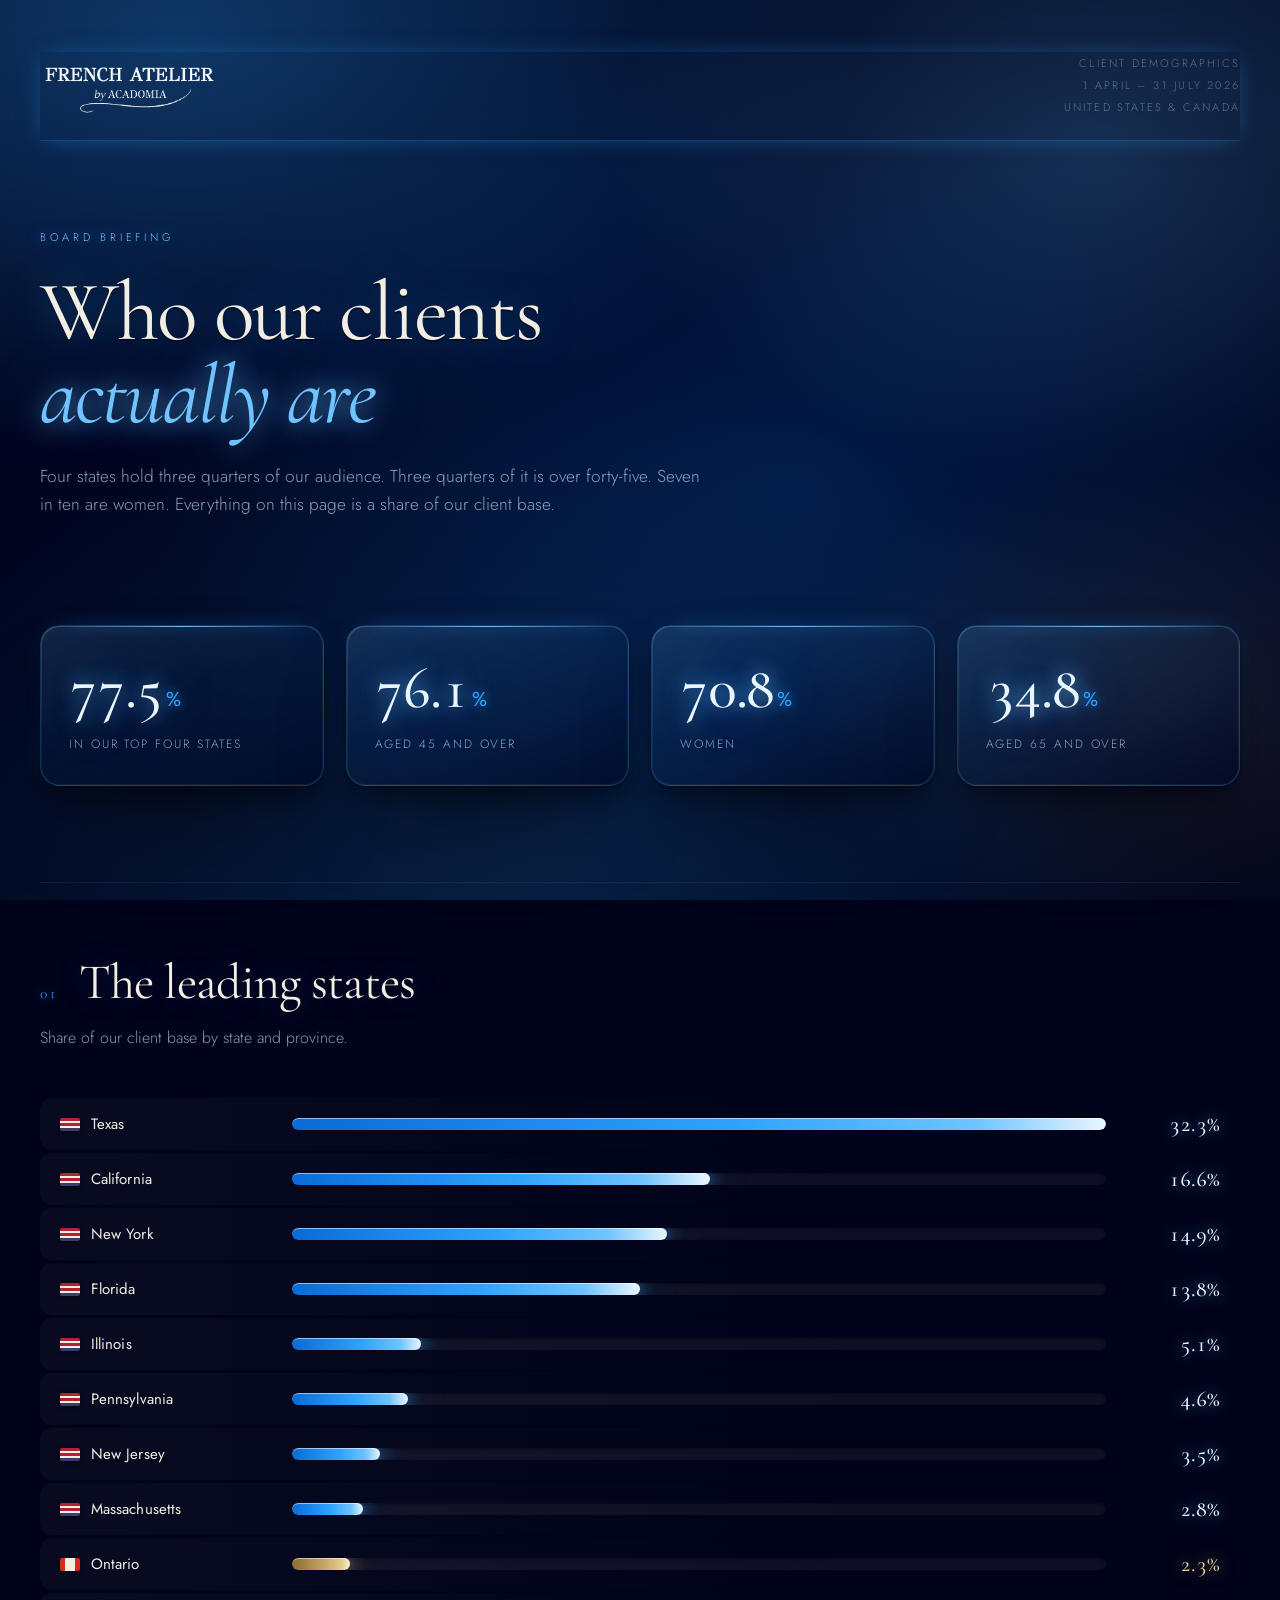
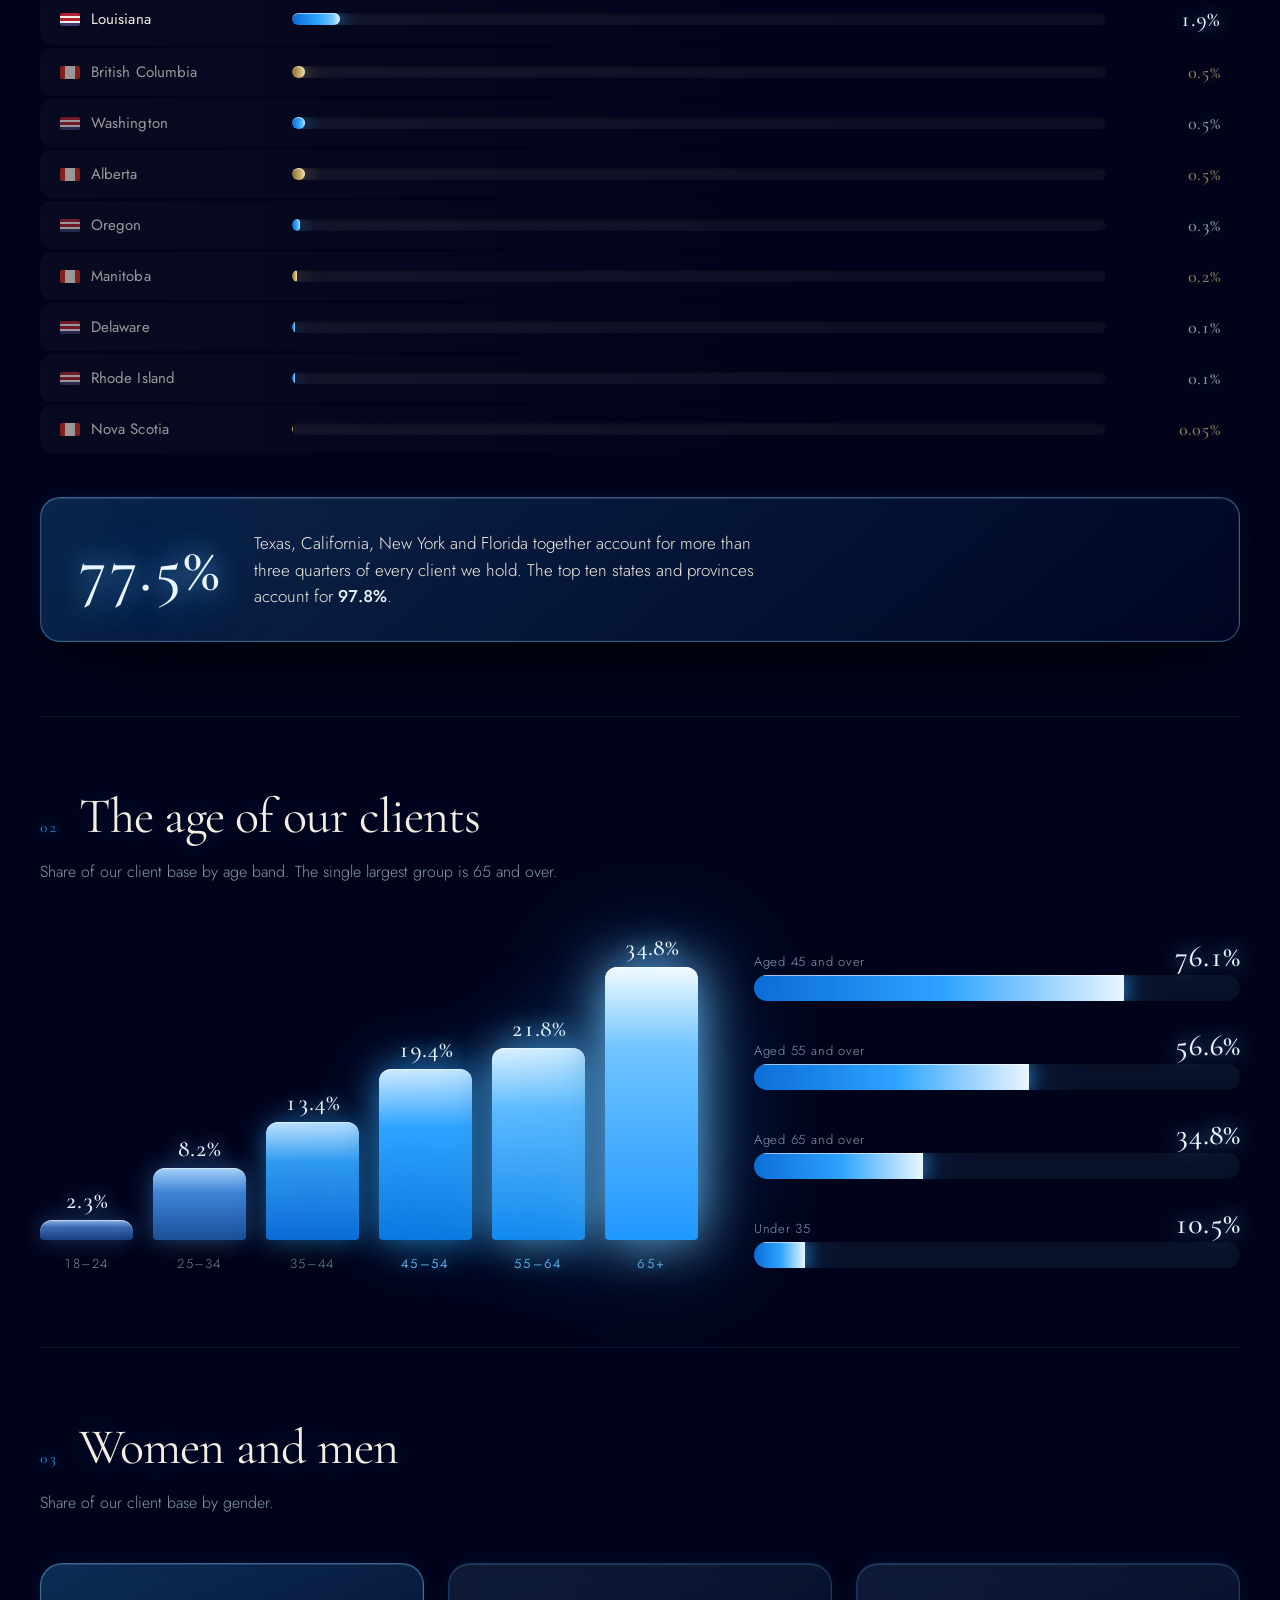
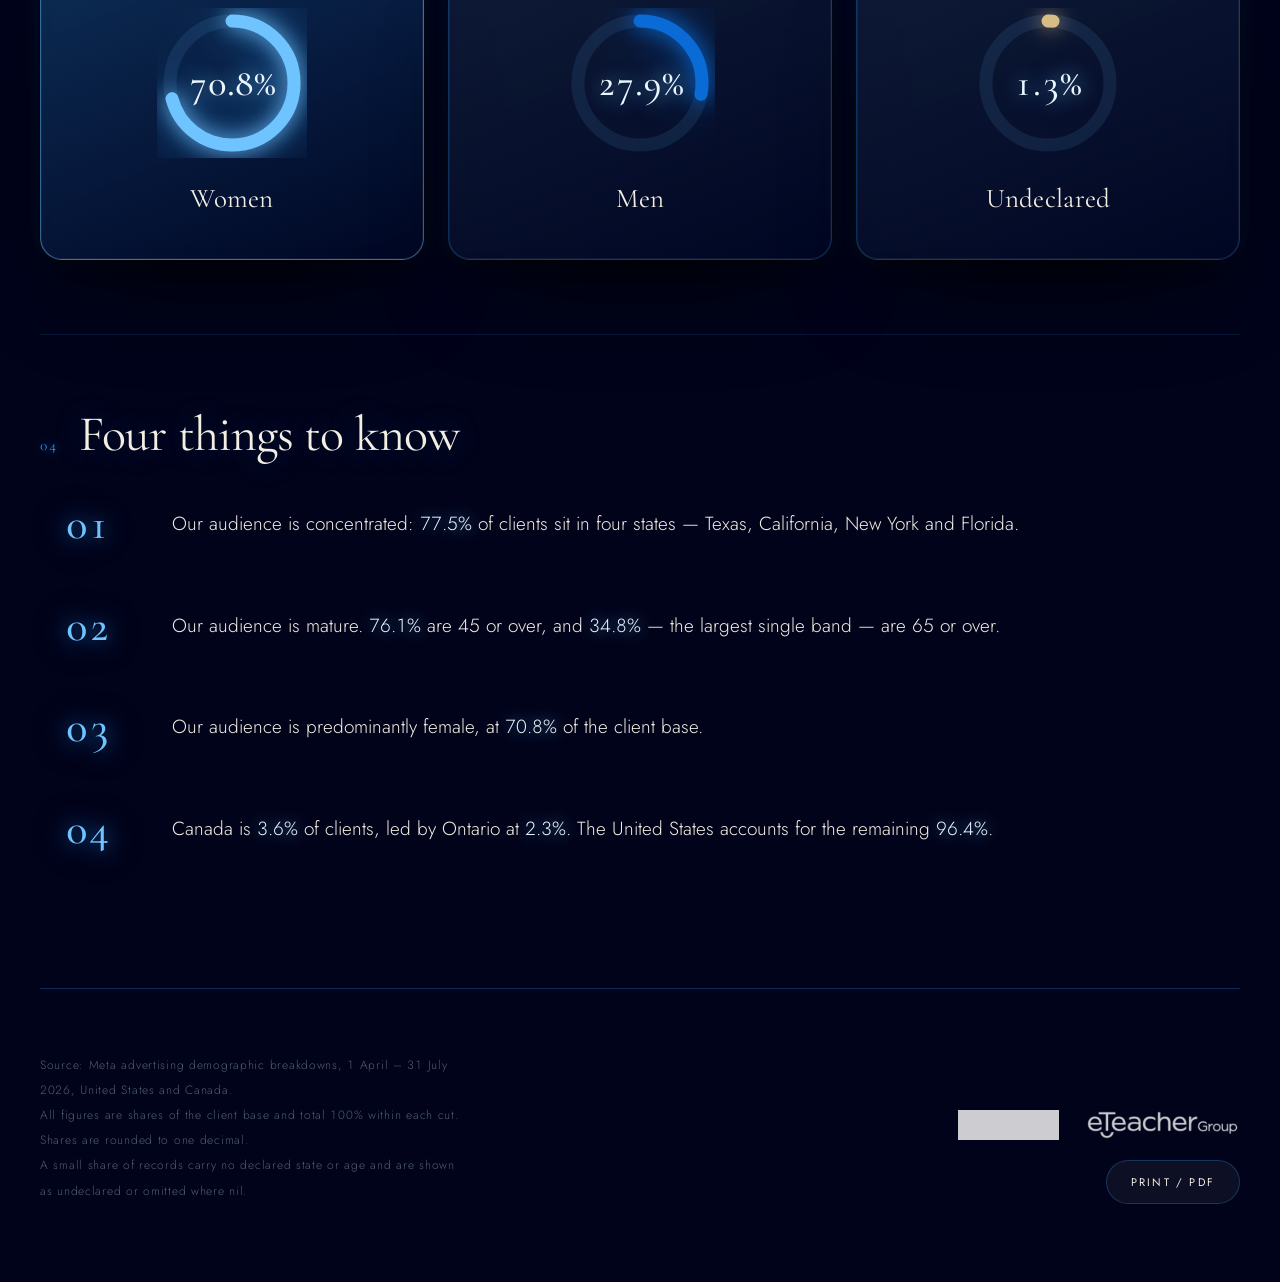
==== commit e39f00d4: "Neon azure system from mapstr.css: #2FA4FF / #6FC4FF / #0A6BD6, deep 3D layering, top-10 concentrati" ====
--- a/index.html
+++ b/index.html
@@ -10,14 +10,19 @@
 <link href="https://fonts.googleapis.com/css2?family=Cormorant+Garamond:wght@300;400;500;600;700&family=Jost:wght@300;400;500;600&display=swap" rel="stylesheet">
 <style>
 :root{
-  --navy:#0A1128; --navy-2:#080E20; --navy-3:#05081E; --navy-4:#141A40;
+  --navy:#000824; --navy-2:#000520; --navy-3:#00031A; --navy-4:#001038;
+  --neon:#2FA4FF; --neon-lt:#6FC4FF; --neon-dp:#0A6BD6; --neon-ice:#C9E9FF;
   --gold:#D8BC85; --gold-deep:#C8A96B; --gold-soft:#E4CC8E;
-  --cream:#F3EEE3; --cream-dim:rgba(243,238,227,.62); --cream-faint:rgba(243,238,227,.34);
-  --line:rgba(216,188,133,.20); --line-soft:rgba(216,188,133,.10);
+  --cream:#F3EEE3; --cream-dim:rgba(201,233,255,.66); --cream-faint:rgba(201,233,255,.40);
+  --line:rgba(47,164,255,.26); --line-soft:rgba(47,164,255,.12);
+  --glow-s:0 0 16px rgba(47,164,255,.40);
+  --glow-m:0 0 28px rgba(47,164,255,.46), 0 0 64px rgba(47,164,255,.20);
+  --glow-l:0 0 42px rgba(111,196,255,.55), 0 0 110px rgba(47,164,255,.28);
+  --rim:inset 0 0 0 1px rgba(255,255,255,.055);
   --serif:'Cormorant Garamond',Georgia,serif;
   --sans:'Jost',system-ui,-apple-system,sans-serif;
-  --shadow-lift:0 1px 0 rgba(255,255,255,.05) inset, 0 2px 6px rgba(0,0,0,.34), 0 12px 28px rgba(0,0,0,.42), 0 40px 80px -20px rgba(0,0,0,.60);
-  --shadow-deep:0 1px 0 rgba(255,255,255,.06) inset, 0 4px 12px rgba(0,0,0,.40), 0 24px 56px rgba(0,0,0,.50), 0 72px 120px -32px rgba(0,0,0,.72);
+  --shadow-lift:inset 0 0 0 1px rgba(255,255,255,.05), inset 0 1px 0 rgba(201,233,255,.10), 0 2px 6px rgba(0,0,0,.5), 0 14px 32px -8px rgba(0,0,0,.66), 0 50px 110px -50px rgba(0,0,0,.92), 0 0 22px rgba(47,164,255,.14);
+  --shadow-deep:inset 0 0 0 1px rgba(111,196,255,.24), inset 0 1px 0 rgba(201,233,255,.16), 0 6px 16px rgba(0,0,0,.55), 0 34px 70px -14px rgba(0,0,0,.74), 0 80px 150px -60px rgba(0,0,0,.95), 0 0 44px rgba(47,164,255,.34);
 }
 *{box-sizing:border-box;margin:0;padding:0}
 html{scroll-behavior:smooth}
@@ -29,9 +34,11 @@
 .field{position:fixed;inset:0;z-index:0;pointer-events:none}
 .field::before{content:"";position:absolute;inset:0;
   background:
-   radial-gradient(1200px 720px at 18% 8%, rgba(216,188,133,.16), transparent 62%),
-   radial-gradient(900px 600px at 88% 22%, rgba(80,110,220,.16), transparent 60%),
-   radial-gradient(1000px 800px at 50% 100%, rgba(200,169,107,.10), transparent 64%),
+   radial-gradient(1100px 680px at 14% 4%, rgba(47,164,255,.30), transparent 62%),
+   radial-gradient(820px 560px at 86% 16%, rgba(111,196,255,.20), transparent 60%),
+   radial-gradient(1000px 700px at 62% 54%, rgba(10,107,214,.22), transparent 64%),
+   radial-gradient(1100px 820px at 40% 102%, rgba(47,164,255,.18), transparent 66%),
+   radial-gradient(600px 420px at 92% 78%, rgba(216,188,133,.10), transparent 62%),
    linear-gradient(180deg,var(--navy) 0%, var(--navy-2) 44%, var(--navy-3) 100%);}
 .field::after{content:"";position:absolute;inset:0;opacity:.30;
   background-image:radial-gradient(rgba(243,238,227,.16) 1px, transparent 1px);
@@ -41,39 +48,46 @@
 /* ---------- masthead ---------- */
 header.mast{padding:52px 0 0}
 .mast-row{display:flex;align-items:flex-end;justify-content:space-between;gap:28px;
-  border-bottom:1px solid var(--line);padding-bottom:22px}
+  border-bottom:1px solid var(--line);padding-bottom:22px;box-shadow:0 1px 22px -8px rgba(47,164,255,.55)}
 .mast-row img.logo{height:56px;width:auto;display:block}
 .mast-meta{text-align:right;font-size:11px;letter-spacing:.20em;text-transform:uppercase;color:var(--cream-faint);line-height:2}
 
 /* ---------- hero ---------- */
 .hero{padding:88px 0 40px;max-width:960px}
-.eyebrow{font-size:11px;letter-spacing:.34em;text-transform:uppercase;color:var(--gold);margin-bottom:26px}
+.eyebrow{font-size:11px;letter-spacing:.34em;text-transform:uppercase;color:var(--neon-lt);margin-bottom:26px;
+  text-shadow:0 0 14px rgba(47,164,255,.75),0 0 34px rgba(47,164,255,.35)}
 h1{font-family:var(--serif);font-weight:400;letter-spacing:-.022em;line-height:.98;
   font-size:clamp(46px,6.6vw,104px)}
-h1 em{font-style:italic;color:var(--gold)}
+h1{text-shadow:0 0 40px rgba(47,164,255,.34),0 2px 0 rgba(0,0,0,.5)}
+h1 em{font-style:italic;color:var(--neon-lt);
+  text-shadow:0 0 26px rgba(111,196,255,.85),0 0 70px rgba(47,164,255,.45),0 0 130px rgba(47,164,255,.25)}
 .lede{margin-top:26px;font-size:clamp(16px,1.35vw,20px);line-height:1.62;color:var(--cream-dim);max-width:66ch;font-weight:300}
 
 /* ---------- headline stat deck ---------- */
 .deck{display:grid;grid-template-columns:repeat(4,1fr);gap:22px;margin:66px 0 96px;perspective:1600px}
-.stat{position:relative;padding:34px 28px 30px;border-radius:18px;
-  background:linear-gradient(158deg, rgba(243,238,227,.085), rgba(243,238,227,.022) 46%, rgba(10,17,40,.42));
-  border:1px solid var(--line);box-shadow:var(--shadow-lift);
-  transform:translateZ(0) rotateX(.4deg);transition:transform .5s cubic-bezier(.2,.7,.2,1), box-shadow .5s}
-.stat:hover{transform:translateY(-8px) rotateX(0) scale(1.014);box-shadow:var(--shadow-deep)}
+.stat{position:relative;padding:34px 28px 30px;border-radius:20px;
+  background:linear-gradient(158deg, rgba(111,196,255,.16), rgba(47,164,255,.05) 44%, rgba(0,8,40,.72));
+  border:1px solid var(--line);box-shadow:var(--shadow-lift);backdrop-filter:blur(14px);
+  transform:translateZ(0) rotateX(1.2deg);transition:transform .55s cubic-bezier(.2,.7,.2,1), box-shadow .55s, border-color .55s}
+.stat:hover{transform:translateY(-12px) rotateX(0) scale(1.028);box-shadow:var(--shadow-deep);border-color:rgba(111,196,255,.6)}
+.stat::after{content:"";position:absolute;left:26px;right:26px;top:0;height:1px;
+  background:linear-gradient(90deg,transparent,rgba(111,196,255,.95),transparent);box-shadow:0 0 14px rgba(47,164,255,.9)}
 .stat::before{content:"";position:absolute;inset:0;border-radius:18px;pointer-events:none;
   background:linear-gradient(140deg, rgba(255,255,255,.16), transparent 34%);opacity:.5;
   -webkit-mask:linear-gradient(#000,#000) content-box, linear-gradient(#000,#000);
   -webkit-mask-composite:xor;mask-composite:exclude;padding:1px}
 .stat .n{font-family:var(--serif);font-weight:500;font-size:clamp(44px,4.6vw,68px);line-height:1;
-  color:var(--gold);letter-spacing:-.02em}
-.stat .n sup{font-size:.34em;top:-.05em;position:relative;vertical-align:baseline;color:var(--gold-deep);margin-left:3px;font-family:var(--sans);font-weight:400}
+  color:#EAF6FF;letter-spacing:-.02em;
+  text-shadow:0 0 20px rgba(111,196,255,.9),0 0 52px rgba(47,164,255,.5),0 0 100px rgba(47,164,255,.28)}
+.stat .n sup{font-size:.34em;top:-.05em;position:relative;vertical-align:baseline;color:var(--neon);margin-left:3px;font-family:var(--sans);font-weight:400;text-shadow:0 0 12px rgba(47,164,255,.8)}
 .stat .l{margin-top:16px;font-size:12px;letter-spacing:.16em;text-transform:uppercase;color:var(--cream-dim);line-height:1.7}
 
 /* ---------- sections ---------- */
 section{padding:74px 0;border-top:1px solid var(--line-soft)}
 .sec-head{display:flex;align-items:baseline;gap:22px;margin-bottom:14px}
-.sec-num{font-family:var(--serif);font-size:15px;color:var(--gold-deep);letter-spacing:.1em}
-h2{font-family:var(--serif);font-weight:400;font-size:clamp(32px,3.9vw,58px);letter-spacing:-.018em;line-height:1.04}
+.sec-num{font-family:var(--serif);font-size:15px;color:var(--neon);letter-spacing:.1em;text-shadow:0 0 12px rgba(47,164,255,.85)}
+h2{font-family:var(--serif);font-weight:400;font-size:clamp(32px,3.9vw,58px);letter-spacing:-.018em;line-height:1.04;
+  text-shadow:0 0 34px rgba(47,164,255,.30)}
 .sec-sub{margin:16px 0 48px;font-size:16px;line-height:1.6;color:var(--cream-dim);max-width:62ch}
 
 /* ---------- ranked bars ---------- */
@@ -81,7 +95,8 @@
 .row{display:grid;grid-template-columns:210px 1fr 92px;align-items:center;gap:22px;
   padding:13px 20px;border-radius:12px;transition:background .35s, transform .35s;
   background:linear-gradient(90deg, rgba(243,238,227,.035), transparent 70%)}
-.row:hover{background:linear-gradient(90deg, rgba(216,188,133,.10), rgba(243,238,227,.02) 70%);transform:translateX(5px)}
+.row:hover{background:linear-gradient(90deg, rgba(47,164,255,.18), rgba(111,196,255,.03) 70%);transform:translateX(6px);
+  box-shadow:inset 1px 0 0 rgba(111,196,255,.8), 0 0 26px -6px rgba(47,164,255,.45)}
 .row .name{font-size:15px;letter-spacing:.005em;display:flex;align-items:center;gap:11px;font-weight:400}
 .flag{width:20px;height:13px;border-radius:2px;flex:0 0 auto;box-shadow:0 1px 4px rgba(0,0,0,.5)}
 .flag.us{background:linear-gradient(180deg,#B22234 0 20%,#F3EEE3 20% 40%,#B22234 40% 60%,#F3EEE3 60% 80%,#3C3B6E 80% 100%)}
@@ -89,18 +104,21 @@
 .track{height:12px;border-radius:99px;background:rgba(243,238,227,.055);overflow:hidden;position:relative;
   box-shadow:inset 0 1px 3px rgba(0,0,0,.5)}
 .fill{height:100%;width:0;border-radius:99px;transition:width 1.5s cubic-bezier(.2,.75,.15,1);
-  background:linear-gradient(90deg,var(--gold-deep),var(--gold-soft) 62%,#FFF3D6);
-  box-shadow:0 0 20px rgba(216,188,133,.42), 0 1px 0 rgba(255,255,255,.4) inset}
-.row.ca .fill{background:linear-gradient(90deg,#4E63B8,#8FA6E8 66%,#CFDBFF);box-shadow:0 0 20px rgba(120,150,235,.40), 0 1px 0 rgba(255,255,255,.35) inset}
-.pct{font-family:var(--serif);font-size:22px;font-weight:500;text-align:right;color:var(--cream)}
-.row.ca .pct{color:#B9C8F5}
+  background:linear-gradient(90deg,var(--neon-dp),var(--neon) 55%,var(--neon-lt) 84%,#EAF6FF);
+  box-shadow:0 0 18px rgba(47,164,255,.85), 0 0 44px rgba(47,164,255,.42), inset 0 1px 0 rgba(255,255,255,.55)}
+.row.ca .fill{background:linear-gradient(90deg,#8A6E2C,var(--gold-deep) 58%,var(--gold-soft) 86%,#FFF3D6);
+  box-shadow:0 0 18px rgba(216,188,133,.75), 0 0 42px rgba(216,188,133,.34), inset 0 1px 0 rgba(255,255,255,.5)}
+.pct{font-family:var(--serif);font-size:22px;font-weight:500;text-align:right;color:#EAF6FF;
+  text-shadow:0 0 16px rgba(111,196,255,.7)}
+.row.ca .pct{color:var(--gold-soft);text-shadow:0 0 16px rgba(216,188,133,.6)}
 .tiny .name,.tiny .pct{opacity:.62}
 .tiny .pct{font-size:18px}
 
-.callout{margin-top:44px;padding:30px 34px;border-radius:16px;border:1px solid var(--line);
-  background:linear-gradient(140deg, rgba(216,188,133,.13), rgba(10,17,40,.34));box-shadow:var(--shadow-lift);
-  display:flex;align-items:center;gap:30px;flex-wrap:wrap}
-.callout .big{font-family:var(--serif);font-size:clamp(46px,5vw,72px);line-height:.9;color:var(--gold);font-weight:500}
+.callout{margin-top:44px;padding:32px 36px;border-radius:20px;border:1px solid rgba(111,196,255,.4);
+  background:linear-gradient(140deg, rgba(47,164,255,.22), rgba(0,8,40,.6));box-shadow:var(--shadow-lift);
+  backdrop-filter:blur(14px);display:flex;align-items:center;gap:34px;flex-wrap:wrap}
+.callout .big{font-family:var(--serif);font-size:clamp(46px,5vw,72px);line-height:.9;color:#EAF6FF;font-weight:500;
+  text-shadow:0 0 26px rgba(111,196,255,.95),0 0 70px rgba(47,164,255,.5)}
 .callout .txt{font-size:17px;line-height:1.55;color:var(--cream);max-width:52ch;font-weight:300}
 
 /* ---------- age ---------- */
@@ -111,53 +129,58 @@
   transition:height 1.5s cubic-bezier(.2,.75,.15,1);
   background:linear-gradient(180deg,#FFF3D6,var(--gold-soft) 26%,var(--gold-deep) 100%);
   box-shadow:0 0 28px rgba(216,188,133,.30), 0 -1px 0 rgba(255,255,255,.5) inset, 0 18px 34px rgba(0,0,0,.5)}
-.bar.c0{background:linear-gradient(180deg,#BFD4FF,#6E8BE0 30%,#3F57B8);box-shadow:0 0 26px rgba(110,139,224,.34),0 -1px 0 rgba(255,255,255,.45) inset,0 16px 32px rgba(0,0,0,.48)}
-.bar.c1{background:linear-gradient(180deg,#CDE3F5,#63A8D6 30%,#3777AC);box-shadow:0 0 26px rgba(99,168,214,.34),0 -1px 0 rgba(255,255,255,.45) inset,0 16px 32px rgba(0,0,0,.48)}
-.bar.c2{background:linear-gradient(180deg,#CFEBE0,#63BFA0 30%,#2F8A70);box-shadow:0 0 26px rgba(99,191,160,.34),0 -1px 0 rgba(255,255,255,.45) inset,0 16px 32px rgba(0,0,0,.48)}
-.bar.c3{background:linear-gradient(180deg,#FFEFC9,#E8C97C 30%,#C29B45);box-shadow:0 0 26px rgba(232,201,124,.38),0 -1px 0 rgba(255,255,255,.5) inset,0 16px 32px rgba(0,0,0,.48)}
-.bar.c4{background:linear-gradient(180deg,#FFE3B8,#EFAE63 30%,#C8792F);box-shadow:0 0 26px rgba(239,174,99,.38),0 -1px 0 rgba(255,255,255,.5) inset,0 16px 32px rgba(0,0,0,.48)}
-.bar.c5{background:linear-gradient(180deg,#FFF3D6,#F0C063 28%,#D19226);box-shadow:0 0 34px rgba(240,192,99,.46),0 -1px 0 rgba(255,255,255,.55) inset,0 20px 38px rgba(0,0,0,.52)}
+.bar.c0{background:linear-gradient(180deg,#8FB6E8,#3E6CB4 34%,#173F80);box-shadow:0 0 22px rgba(62,108,180,.5),inset 0 1px 0 rgba(255,255,255,.5),0 18px 34px -8px rgba(0,0,0,.7)}
+.bar.c1{background:linear-gradient(180deg,#A6D2F8,#3F84D8 34%,#1B4F98);box-shadow:0 0 24px rgba(63,132,216,.55),inset 0 1px 0 rgba(255,255,255,.5),0 18px 34px -8px rgba(0,0,0,.7)}
+.bar.c2{background:linear-gradient(180deg,#BCE2FF,#2F9AF0 34%,#0A6BD6);box-shadow:0 0 28px rgba(47,154,240,.6),inset 0 1px 0 rgba(255,255,255,.55),0 18px 34px -8px rgba(0,0,0,.7)}
+.bar.c3{background:linear-gradient(180deg,#CFEBFF,#2FA4FF 34%,#0A78E0);box-shadow:0 0 34px rgba(47,164,255,.7),0 0 78px rgba(47,164,255,.28),inset 0 1px 0 rgba(255,255,255,.6),0 18px 34px -8px rgba(0,0,0,.7)}
+.bar.c4{background:linear-gradient(180deg,#DFF3FF,#5FBCFF 32%,#1289EE);box-shadow:0 0 40px rgba(95,188,255,.78),0 0 92px rgba(47,164,255,.34),inset 0 1px 0 rgba(255,255,255,.65),0 20px 38px -8px rgba(0,0,0,.72)}
+.bar.c5{background:linear-gradient(180deg,#F2FBFF,#6FC4FF 30%,#1F97FF);box-shadow:0 0 52px rgba(111,196,255,.95),0 0 130px rgba(47,164,255,.45),inset 0 1px 0 rgba(255,255,255,.8),0 24px 46px -10px rgba(0,0,0,.75)}
 .bar .v{position:absolute;top:-34px;left:0;right:0;text-align:center;font-family:var(--serif);
-  font-size:24px;font-weight:500;color:var(--cream);white-space:nowrap}
+  font-size:24px;font-weight:500;color:#EAF6FF;white-space:nowrap;text-shadow:0 0 18px rgba(111,196,255,.85)}
 
 .col .lab{font-size:13px;letter-spacing:.1em;color:var(--cream-dim);white-space:nowrap}
-.col.hi .lab{color:var(--gold);font-weight:400}
+.col.hi .lab{color:var(--neon-lt);font-weight:400;text-shadow:0 0 14px rgba(47,164,255,.7)}
 
 .stackwrap{display:flex;flex-direction:column;gap:26px}
 .stack{height:26px;border-radius:99px;overflow:hidden;display:flex;box-shadow:inset 0 1px 4px rgba(0,0,0,.55)}
 .seg{height:100%;width:0;transition:width 1.6s cubic-bezier(.2,.75,.15,1)}
-.seg.on{background:linear-gradient(90deg,var(--gold-deep),#FFF3D6);box-shadow:0 0 18px rgba(216,188,133,.4)}
-.seg.off{background:rgba(243,238,227,.08)}
+.seg.on{background:linear-gradient(90deg,var(--neon-dp),var(--neon) 52%,#EAF6FF);
+  box-shadow:0 0 20px rgba(47,164,255,.85),0 0 50px rgba(47,164,255,.4),inset 0 1px 0 rgba(255,255,255,.6)}
+.seg.off{background:rgba(111,196,255,.07)}
 .stack-label{display:flex;justify-content:space-between;align-items:baseline;font-size:13px;color:var(--cream-dim);letter-spacing:.06em}
-.stack-label b{font-family:var(--serif);font-size:30px;font-weight:500;color:var(--gold);letter-spacing:-.01em}
+.stack-label b{font-family:var(--serif);font-size:30px;font-weight:500;color:#EAF6FF;letter-spacing:-.01em;
+  text-shadow:0 0 20px rgba(111,196,255,.9),0 0 54px rgba(47,164,255,.42)}
 
 /* ---------- gender ---------- */
 .gen{display:grid;grid-template-columns:repeat(3,1fr);gap:24px;perspective:1400px}
-.gcard{position:relative;padding:42px 34px;border-radius:20px;text-align:center;
-  background:linear-gradient(158deg, rgba(243,238,227,.075), rgba(10,17,40,.40));
-  border:1px solid var(--line);box-shadow:var(--shadow-lift);
-  transition:transform .55s cubic-bezier(.2,.7,.2,1),box-shadow .55s}
-.gcard:hover{transform:translateY(-9px) scale(1.02);box-shadow:var(--shadow-deep)}
-.gcard.lead{background:linear-gradient(158deg, rgba(216,188,133,.20), rgba(10,17,40,.44))}
+.gcard{position:relative;padding:44px 34px;border-radius:22px;text-align:center;
+  background:linear-gradient(158deg, rgba(111,196,255,.13), rgba(0,8,40,.68));
+  border:1px solid var(--line);box-shadow:var(--shadow-lift);backdrop-filter:blur(14px);
+  transform:rotateX(1deg);transition:transform .55s cubic-bezier(.2,.7,.2,1),box-shadow .55s,border-color .55s}
+.gcard:hover{transform:translateY(-13px) rotateX(0) scale(1.03);box-shadow:var(--shadow-deep);border-color:rgba(111,196,255,.6)}
+.gcard.lead{background:linear-gradient(158deg, rgba(47,164,255,.26), rgba(0,8,40,.7));border-color:rgba(111,196,255,.48)}
 .donut{width:150px;height:150px;margin:0 auto 24px;position:relative}
 .donut svg{transform:rotate(-90deg);display:block}
-.donut .ring{fill:none;stroke:rgba(243,238,227,.09);stroke-width:13}
-.donut .val{fill:none;stroke:var(--gold);stroke-width:13;stroke-linecap:round;
+.donut .ring{fill:none;stroke:rgba(111,196,255,.10);stroke-width:13}
+.donut .val{fill:none;stroke:var(--neon-lt);stroke-width:13;stroke-linecap:round;
+  filter:drop-shadow(0 0 10px rgba(111,196,255,.95)) drop-shadow(0 0 26px rgba(47,164,255,.6));
   stroke-dasharray:0 999;transition:stroke-dasharray 1.7s cubic-bezier(.2,.75,.15,1)}
-.gcard.men .donut .val{stroke:#6E8BE0}
-.gcard.und .donut .val{stroke:#63BFA0}
+.gcard.men .donut .val{stroke:var(--neon-dp);filter:drop-shadow(0 0 10px rgba(10,107,214,.95)) drop-shadow(0 0 24px rgba(10,107,214,.55))}
+.gcard.und .donut .val{stroke:var(--gold);filter:drop-shadow(0 0 10px rgba(216,188,133,.9))}
 .donut .mid{position:absolute;inset:0;display:grid;place-items:center;font-family:var(--serif);
-  font-size:38px;font-weight:500;color:var(--cream)}
+  font-size:38px;font-weight:500;color:#EAF6FF;text-shadow:0 0 20px rgba(111,196,255,.85)}
 .gcard h3{font-family:var(--serif);font-weight:400;font-size:27px;letter-spacing:.01em}
 
 /* ---------- takeaways ---------- */
 .take{display:grid;gap:2px}
 .take .t{display:grid;grid-template-columns:76px 1fr;gap:30px;align-items:start;
   padding:30px 26px;border-radius:14px;transition:background .35s,transform .35s}
-.take .t:hover{background:rgba(216,188,133,.07);transform:translateX(5px)}
-.take .k{font-family:var(--serif);font-size:44px;line-height:.9;color:var(--gold);font-weight:500}
+.take .t:hover{background:linear-gradient(90deg,rgba(47,164,255,.14),transparent 76%);transform:translateX(6px);
+  box-shadow:inset 2px 0 0 var(--neon-lt), 0 0 30px -8px rgba(47,164,255,.5)}
+.take .k{font-family:var(--serif);font-size:44px;line-height:.9;color:var(--neon-lt);font-weight:500;
+  text-shadow:0 0 20px rgba(47,164,255,.85),0 0 52px rgba(47,164,255,.35)}
 .take .b{font-size:19px;line-height:1.5;color:var(--cream);font-weight:300;padding-top:5px}
-.take .b span{color:var(--gold-soft)}
+.take .b span{color:#EAF6FF;text-shadow:0 0 16px rgba(111,196,255,.8)}
 
 footer{padding:64px 0 78px;border-top:1px solid var(--line);margin-top:34px}
 .f-row{display:flex;justify-content:space-between;gap:40px;flex-wrap:wrap;align-items:flex-end}
@@ -167,7 +190,7 @@
 .btn{appearance:none;border:1px solid var(--line);background:rgba(243,238,227,.05);color:var(--cream);
   font-family:var(--sans);font-size:11px;letter-spacing:.2em;text-transform:uppercase;
   padding:13px 24px;border-radius:99px;cursor:pointer;transition:all .3s}
-.btn:hover{background:rgba(216,188,133,.16);border-color:var(--gold-deep)}
+.btn:hover{background:rgba(47,164,255,.2);border-color:var(--neon-lt);box-shadow:0 0 20px rgba(47,164,255,.6)}
 
 .reveal{opacity:0;transform:translateY(30px);transition:opacity .95s cubic-bezier(.2,.7,.2,1),transform .95s cubic-bezier(.2,.7,.2,1)}
 .reveal.in{opacity:1;transform:none}
@@ -246,7 +269,7 @@
     <div class="rank" id="rank"></div>
     <div class="callout reveal">
       <div class="big">77.5%</div>
-      <div class="txt">Texas, California, New York and Florida together account for more than three quarters of every client we hold.</div>
+      <div class="txt">Texas, California, New York and Florida together account for more than three quarters of every client we hold. The top ten states and provinces account for <strong style="font-weight:500;color:#EAF6FF">97.8%</strong>.</div>
     </div>
   </section>
 
